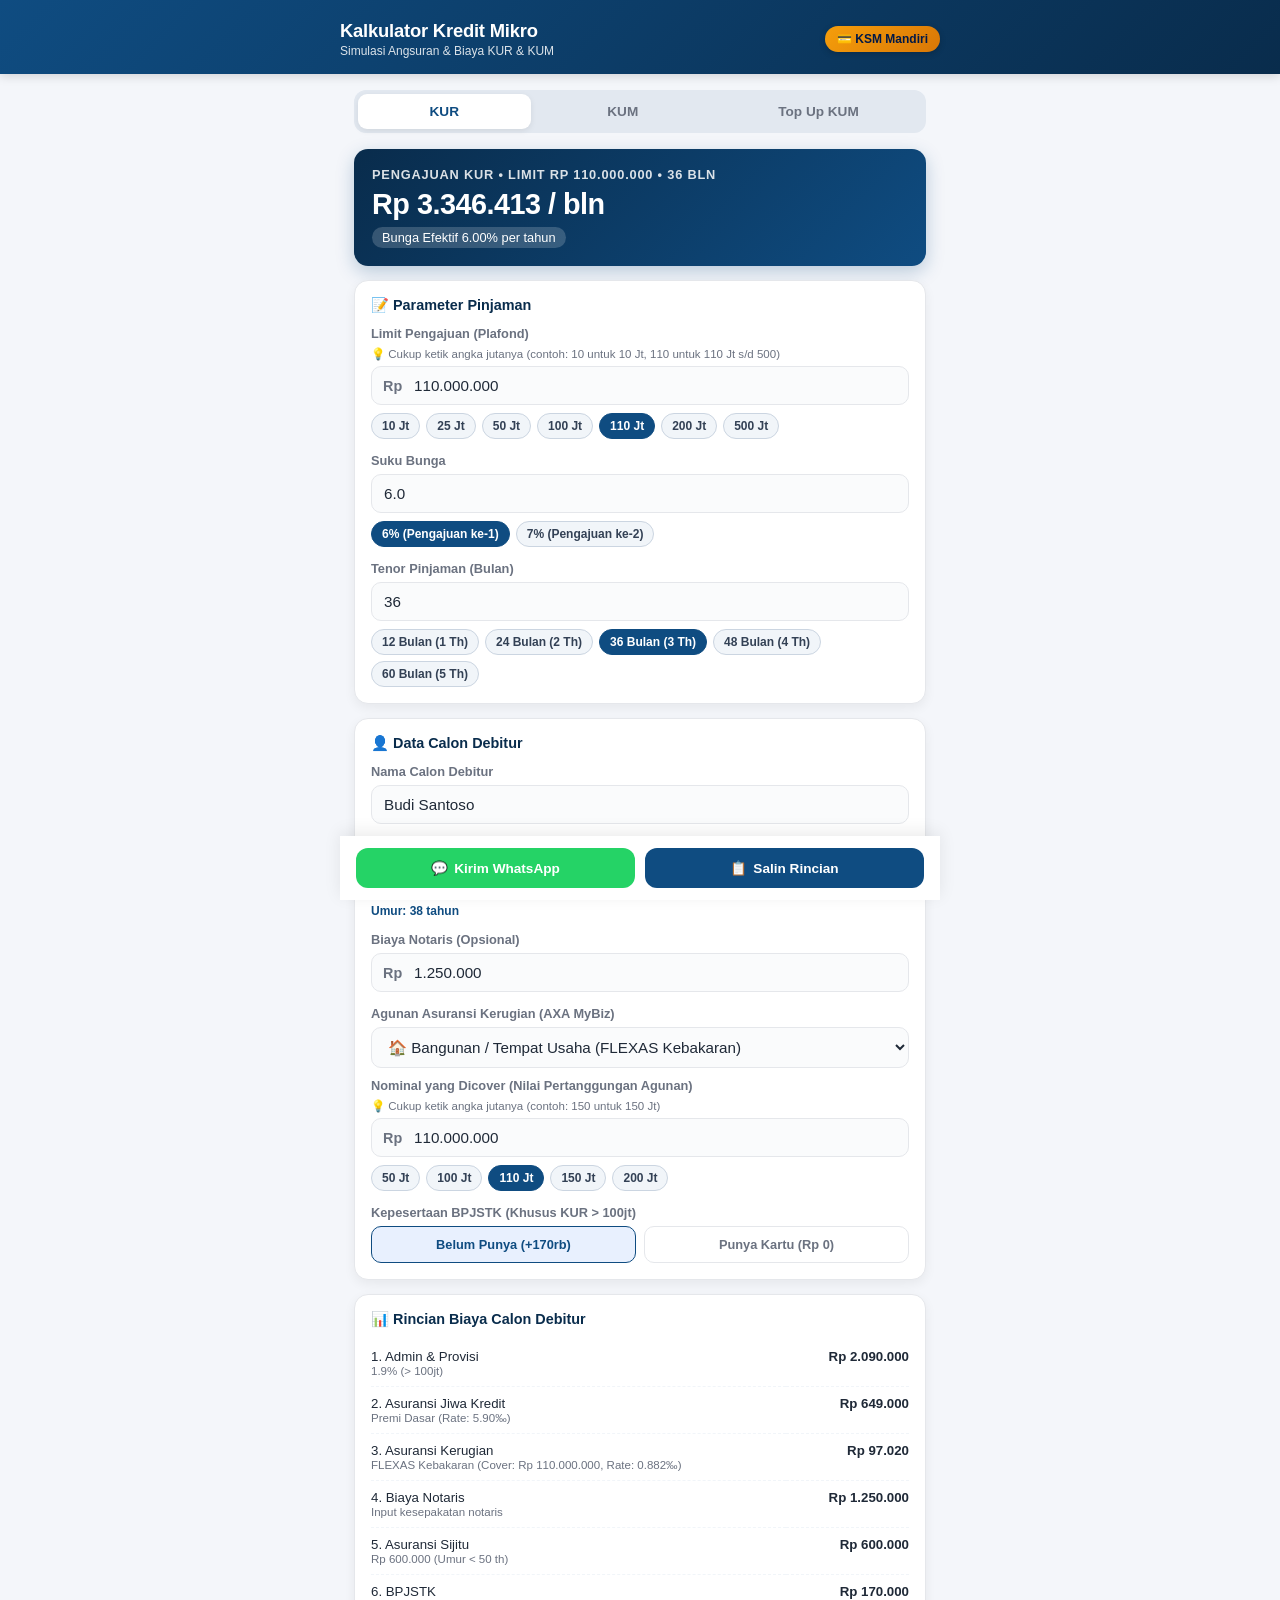
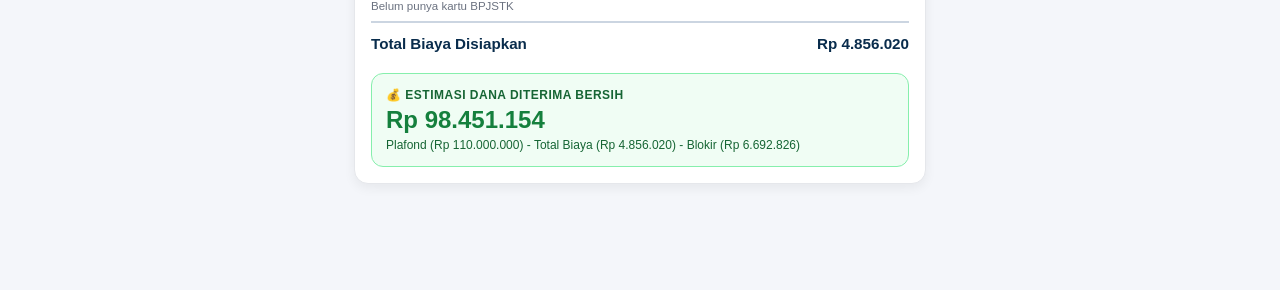
==== web/index.html @ 77b9566c "Update: Dukungan format input pengajuan ringkas angka jutaan (10 s/d 500) dan normalisasi otomatis" ====
<!DOCTYPE html>
<html lang="id">
<head>
  <meta charset="UTF-8">
  <meta name="viewport" content="width=device-width, initial-scale=1.0, maximum-scale=1.0, user-scalable=no">
  <title>Kalkulator Kredit Mikro (KUR & KUM)</title>
  <meta name="theme-color" content="#0f4c81">
  <meta name="apple-mobile-web-app-capable" content="yes">
  <meta name="apple-mobile-web-app-status-bar-style" content="black-translucent">
  <link rel="manifest" href="/manifest.json">
  <style>
    :root {
      --primary: #0f4c81;
      --primary-dark: #092c4c;
      --primary-light: #e8f0fe;
      --secondary: #2b9348;
      --accent: #f77f00;
      --bg: #f4f6fa;
      --card-bg: #ffffff;
      --text: #1f2937;
      --text-muted: #6b7280;
      --border: #e5e7eb;
      --radius: 14px;
      --shadow: 0 4px 12px rgba(0,0,0,0.06);
    }

    * {
      box-sizing: border-box;
      margin: 0;
      padding: 0;
      font-family: -apple-system, BlinkMacSystemFont, "Segoe UI", Roboto, Helvetica, Arial, sans-serif;
      -webkit-tap-highlight-color: transparent;
    }

    body {
      background-color: var(--bg);
      color: var(--text);
      padding-bottom: 90px;
    }

    header {
      background: linear-gradient(135deg, var(--primary), var(--primary-dark));
      color: white;
      padding: 20px 16px 16px;
      position: sticky;
      top: 0;
      z-index: 100;
      box-shadow: 0 2px 10px rgba(0,0,0,0.15);
    }

    .header-content {
      max-width: 600px;
      margin: 0 auto;
      display: flex;
      justify-content: space-between;
      align-items: center;
    }

    .header-title h1 {
      font-size: 1.15rem;
      font-weight: 700;
      letter-spacing: -0.2px;
    }

    .header-title p {
      font-size: 0.75rem;
      opacity: 0.85;
      margin-top: 2px;
    }

    .install-btn {
      display: none;
      background: rgba(255,255,255,0.2);
      border: 1px solid rgba(255,255,255,0.4);
      color: white;
      padding: 6px 12px;
      border-radius: 20px;
      font-size: 0.75rem;
      font-weight: 600;
      cursor: pointer;
    }

    main {
      max-width: 600px;
      margin: 16px auto;
      padding: 0 14px;
    }

    .type-tabs {
      display: grid;
      grid-template-columns: 1fr 1fr 1.2fr;
      gap: 6px;
      background: #e2e8f0;
      padding: 4px;
      border-radius: 12px;
      margin-bottom: 16px;
    }

    .type-tab {
      padding: 10px 6px;
      text-align: center;
      font-size: 0.85rem;
      font-weight: 600;
      border-radius: 9px;
      background: transparent;
      border: none;
      color: var(--text-muted);
      cursor: pointer;
      transition: all 0.2s ease;
    }

    .type-tab.active {
      background: var(--card-bg);
      color: var(--primary);
      box-shadow: 0 2px 6px rgba(0,0,0,0.08);
    }

    .card {
      background: var(--card-bg);
      border-radius: var(--radius);
      padding: 16px;
      box-shadow: var(--shadow);
      margin-bottom: 14px;
      border: 1px solid var(--border);
    }

    .card-title {
      font-size: 0.9rem;
      font-weight: 700;
      color: var(--primary-dark);
      margin-bottom: 12px;
      display: flex;
      align-items: center;
      gap: 6px;
    }

    .form-group {
      margin-bottom: 14px;
    }

    .form-group:last-child {
      margin-bottom: 0;
    }

    label {
      display: block;
      font-size: 0.8rem;
      font-weight: 600;
      color: var(--text-muted);
      margin-bottom: 6px;
    }

    .input-wrapper {
      position: relative;
      display: flex;
      align-items: center;
    }

    .input-prefix {
      position: absolute;
      left: 12px;
      font-size: 0.9rem;
      font-weight: 600;
      color: var(--text-muted);
    }

    input[type="text"], input[type="number"], input[type="date"], select {
      width: 100%;
      padding: 10px 12px;
      font-size: 0.95rem;
      border: 1.5px solid var(--border);
      border-radius: 10px;
      outline: none;
      transition: border-color 0.2s;
      background: #fafbfc;
      color: var(--text);
    }

    .has-prefix {
      padding-left: 42px !important;
    }

    input:focus, select:focus {
      border-color: var(--primary);
      background: white;
    }

    .chips-group {
      display: flex;
      flex-wrap: wrap;
      gap: 6px;
      margin-top: 8px;
    }

    .chip {
      background: #f1f5f9;
      border: 1px solid #cbd5e1;
      padding: 5px 10px;
      border-radius: 16px;
      font-size: 0.75rem;
      font-weight: 600;
      color: #334155;
      cursor: pointer;
      user-select: none;
      transition: all 0.15s ease;
    }

    .chip.active, .chip:active {
      background: var(--primary);
      border-color: var(--primary);
      color: white;
    }

    .radio-toggle {
      display: grid;
      grid-template-columns: 1fr 1fr;
      gap: 8px;
      margin-top: 6px;
    }

    .radio-card {
      border: 1.5px solid var(--border);
      padding: 10px;
      border-radius: 10px;
      text-align: center;
      cursor: pointer;
      font-size: 0.8rem;
      font-weight: 600;
      color: var(--text-muted);
      transition: all 0.2s;
    }

    .radio-card.active {
      border-color: var(--primary);
      background: var(--primary-light);
      color: var(--primary);
    }

    /* Result Card Styles */
    .result-hero {
      background: linear-gradient(135deg, #092c4c, #0f4c81);
      color: white;
      border-radius: var(--radius);
      padding: 18px;
      margin-bottom: 14px;
      box-shadow: 0 6px 18px rgba(15, 76, 129, 0.25);
    }

    .result-header {
      font-size: 0.8rem;
      text-transform: uppercase;
      letter-spacing: 0.8px;
      opacity: 0.85;
      font-weight: 600;
    }

    .angsuran-val {
      font-size: 1.8rem;
      font-weight: 800;
      margin: 6px 0 2px;
      letter-spacing: -0.5px;
    }

    .bunga-badge {
      font-size: 0.8rem;
      display: inline-block;
      background: rgba(255,255,255,0.18);
      padding: 3px 10px;
      border-radius: 12px;
      margin-top: 4px;
    }

    .breakdown-table {
      width: 100%;
      border-collapse: collapse;
      margin: 10px 0 6px;
      font-size: 0.83rem;
    }

    .breakdown-table tr {
      border-bottom: 1px dashed #f1f5f9;
    }

    .breakdown-table td {
      padding: 9px 0;
      vertical-align: top;
    }

    .breakdown-table td:last-child {
      text-align: right;
      font-weight: 600;
      white-space: nowrap;
    }

    .item-sub {
      display: block;
      font-size: 0.72rem;
      color: var(--text-muted);
      font-weight: 400;
      margin-top: 1px;
    }

    .total-row {
      border-top: 2px solid #cbd5e1 !important;
      border-bottom: none !important;
      font-size: 0.95rem;
      font-weight: 700;
    }

    .total-row td {
      padding-top: 12px;
      color: var(--primary-dark);
    }

    .topup-cair-card {
      background: #f0fdf4;
      border: 1.5px solid #86efac;
      border-radius: 12px;
      padding: 14px;
      margin-top: 12px;
    }

    .topup-cair-title {
      font-size: 0.75rem;
      font-weight: 700;
      color: #166534;
      text-transform: uppercase;
      letter-spacing: 0.5px;
    }

    .topup-cair-val {
      font-size: 1.5rem;
      font-weight: 800;
      color: #15803d;
      margin: 4px 0;
    }

    /* Action Toolbar Fixed Bottom */
    .action-bar {
      position: fixed;
      bottom: 0;
      left: 0;
      right: 0;
      background: white;
      padding: 12px 16px;
      box-shadow: 0 -4px 16px rgba(0,0,0,0.08);
      display: flex;
      gap: 10px;
      max-width: 600px;
      margin: 0 auto;
      z-index: 99;
    }

    .btn {
      flex: 1;
      padding: 12px;
      border-radius: 12px;
      border: none;
      font-size: 0.85rem;
      font-weight: 700;
      display: flex;
      align-items: center;
      justify-content: center;
      gap: 6px;
      cursor: pointer;
      transition: transform 0.1s, opacity 0.2s;
    }

    .btn:active {
      transform: scale(0.98);
    }

    .btn-wa {
      background: #25D366;
      color: white;
    }

    .btn-copy {
      background: var(--primary);
      color: white;
    }

    .toast {
      position: fixed;
      bottom: 80px;
      left: 50%;
      transform: translateX(-50%);
      background: rgba(15, 23, 42, 0.92);
      color: white;
      padding: 10px 18px;
      border-radius: 20px;
      font-size: 0.8rem;
      font-weight: 600;
      z-index: 1000;
      opacity: 0;
      pointer-events: none;
      transition: opacity 0.3s;
    }

    .toast.show {
      opacity: 1;
    }

    @media print {
      body {
        padding: 0;
        background: white;
      }
      header, .action-bar, .type-tabs, .chips-group, .install-btn {
        display: none !important;
      }
      main {
        max-width: 100%;
        margin: 0;
        padding: 0;
      }
      .card, .result-hero {
        box-shadow: none;
        border: 1px solid #ccc;
      }
    }
  </style>
</head>
<body>

  <header>
    <div class="header-content">
      <div class="header-title">
        <h1>Kalkulator Kredit Mikro</h1>
        <p>Simulasi Angsuran & Biaya KUR & KUM</p>
      </div>
      <div style="display: flex; align-items: center; gap: 8px;">
        <a href="/ksm" style="background: linear-gradient(135deg, #f59e0b, #d97706); color: #001947; font-weight: 700; font-size: 0.75rem; padding: 6px 12px; border-radius: 20px; text-decoration: none; display: inline-flex; align-items: center; gap: 4px; box-shadow: 0 2px 6px rgba(0,0,0,0.2);">
          <span>💳 KSM Mandiri</span>
        </a>
        <button id="btnInstall" class="install-btn">📲 Pasang App</button>
      </div>
    </div>
  </header>

  <main>
    <!-- Jenis Kredit Selector -->
    <div class="type-tabs">
      <button class="type-tab active" data-type="KUR">KUR</button>
      <button class="type-tab" data-type="KUM">KUM</button>
      <button class="type-tab" data-type="TOPUP_KUM">Top Up KUM</button>
    </div>

    <!-- Result Hero Banner -->
    <div class="result-hero">
      <div class="result-header" id="resTitle">Pengajuan KUR</div>
      <div class="angsuran-val" id="resAngsuran">Rp 0 / bln</div>
      <div class="bunga-badge" id="resInfoBunga">Bunga Efektif 6.00% per tahun</div>
    </div>

    <!-- Form Input Card -->
    <div class="card">
      <div class="card-title">📝 Parameter Pinjaman</div>

      <!-- Limit / Plafond -->
      <div class="form-group">
        <label>Limit Pengajuan (Plafond)</label>
        <div style="font-size: 0.72rem; color: var(--text-muted); margin-bottom: 5px;">💡 Cukup ketik angka jutanya (contoh: 10 untuk 10 Jt, 110 untuk 110 Jt s/d 500)</div>
        <div class="input-wrapper">
          <span class="input-prefix">Rp</span>
          <input type="text" id="inpLimit" class="has-prefix" value="110.000.000" inputmode="numeric">
        </div>
        <div class="chips-group" id="limitChips">
          <span class="chip" data-val="10000000">10 Jt</span>
          <span class="chip" data-val="25000000">25 Jt</span>
          <span class="chip" data-val="50000000">50 Jt</span>
          <span class="chip" data-val="100000000">100 Jt</span>
          <span class="chip active" data-val="110000000">110 Jt</span>
          <span class="chip" data-val="200000000">200 Jt</span>
          <span class="chip" data-val="500000000">500 Jt</span>
        </div>
      </div>

      <!-- Sisa Pokok Hutang (Khusus Top Up KUM) -->
      <div class="form-group" id="groupSisaBade" style="display: none;">
        <label>Sisa Pokok Hutang / Baki Debet (Bade)</label>
        <div style="font-size: 0.72rem; color: var(--text-muted); margin-bottom: 5px;">💡 Cukup ketik angka jutanya (contoh: 20 untuk 20 Jt)</div>
        <div class="input-wrapper">
          <span class="input-prefix">Rp</span>
          <input type="text" id="inpSisaBade" class="has-prefix" value="20.000.000" inputmode="numeric">
        </div>
        <div class="chips-group">
          <span class="chip" data-val="10000000">10 Jt</span>
          <span class="chip active" data-val="20000000">20 Jt</span>
          <span class="chip" data-val="30000000">30 Jt</span>
          <span class="chip" data-val="50000000">50 Jt</span>
        </div>
      </div>

      <!-- Tipe & Suku Bunga -->
      <div class="form-group" id="groupTipeBunga" style="display: none;">
        <label>Tipe Bunga</label>
        <div class="radio-toggle">
          <div class="radio-card active" data-bunga-type="flat">Flat per bulan</div>
          <div class="radio-card" data-bunga-type="efektif">Efektif per tahun</div>
        </div>
      </div>

      <div class="form-group">
        <label id="lblBunga">Suku Bunga</label>
        <input type="number" id="inpBunga" value="6.0" step="0.1">
        <div class="chips-group" id="bungaChipsKur">
          <span class="chip active" data-val="6">6% (Pengajuan ke-1)</span>
          <span class="chip" data-val="7">7% (Pengajuan ke-2)</span>
        </div>
        <div class="chips-group" id="bungaChipsKum" style="display: none;">
          <span class="chip active" data-val="0.9">0.9%</span>
          <span class="chip" data-val="1.0">1.0%</span>
          <span class="chip" data-val="1.2">1.2%</span>
          <span class="chip" data-val="12">12%</span>
        </div>
      </div>

      <!-- Tenor -->
      <div class="form-group">
        <label>Tenor Pinjaman (Bulan)</label>
        <input type="number" id="inpTenor" value="36">
        <div class="chips-group" id="tenorChips">
          <span class="chip" data-val="12">12 Bulan (1 Th)</span>
          <span class="chip" data-val="24">24 Bulan (2 Th)</span>
          <span class="chip active" data-val="36">36 Bulan (3 Th)</span>
          <span class="chip" data-val="48">48 Bulan (4 Th)</span>
          <span class="chip" data-val="60">60 Bulan (5 Th)</span>
        </div>
      </div>
    </div>

    <!-- Data Calon Debitur -->
    <div class="card">
      <div class="card-title">👤 Data Calon Debitur</div>

      <div class="form-group">
        <label>Nama Calon Debitur</label>
        <input type="text" id="inpNama" value="Budi Santoso">
      </div>

      <div class="form-group">
        <label>Tanggal Lahir</label>
        <input type="date" id="inpTglLahir" value="1988-03-15">
        <div style="font-size: 0.75rem; color: var(--primary); font-weight: 600; margin-top: 4px;" id="badgeUmur">Umur: 38 tahun</div>
      </div>

      <div class="form-group">
        <label>Biaya Notaris (Opsional)</label>
        <div class="input-wrapper">
          <span class="input-prefix">Rp</span>
          <input type="text" id="inpNotaris" class="has-prefix" value="1.250.000" inputmode="numeric">
        </div>
      </div>

      <!-- Pilihan Agunan Asuransi Kerugian (Khusus KUR > 100jt atau KUM >= 50jt) -->
      <div class="form-group" id="groupKerugian">
        <label>Agunan Asuransi Kerugian (AXA MyBiz)</label>
        <select id="selKerugian">
          <option value="kebakaran" selected>🏠 Bangunan / Tempat Usaha (FLEXAS Kebakaran)</option>
          <option value="mobil">🚗 Kendaraan Mobil Pribadi (TLO)</option>
          <option value="motor">🏍️ Kendaraan Sepeda Motor (TLO)</option>
          <option value="truk">🚚 Kendaraan Truk / Pick Up (TLO)</option>
        </select>
        <div style="margin-top: 10px;">
          <label style="font-size: 0.8rem; color: var(--text-muted);">Nominal yang Dicover (Nilai Pertanggungan Agunan)</label>
          <div style="font-size: 0.72rem; color: var(--text-muted); margin-bottom: 5px;">💡 Cukup ketik angka jutanya (contoh: 150 untuk 150 Jt)</div>
          <div class="input-wrapper">
            <span class="input-prefix">Rp</span>
            <input type="text" id="inpNominalKerugian" class="has-prefix" value="110.000.000" inputmode="numeric">
          </div>
          <div class="chips-group" id="nominalKerugianChips">
            <span class="chip" data-val="50000000">50 Jt</span>
            <span class="chip" data-val="100000000">100 Jt</span>
            <span class="chip active" data-val="110000000">110 Jt</span>
            <span class="chip" data-val="150000000">150 Jt</span>
            <span class="chip" data-val="200000000">200 Jt</span>
          </div>
        </div>
      </div>

      <!-- Pertanyaan BPJSTK (Khusus KUR > 100 Juta) -->
      <div class="form-group" id="groupBpjstk">
        <label>Kepesertaan BPJSTK (Khusus KUR > 100jt)</label>
        <div class="radio-toggle">
          <div class="radio-card active" data-bpjstk="tidak">Belum Punya (+170rb)</div>
          <div class="radio-card" data-bpjstk="punya">Punya Kartu (Rp 0)</div>
        </div>
      </div>
    </div>

    <!-- Rincian Biaya Card -->
    <div class="card">
      <div class="card-title">📊 Rincian Biaya Calon Debitur</div>
      <table class="breakdown-table">
        <tbody>
          <tr>
            <td>
              1. Admin & Provisi
              <span class="item-sub" id="subAdmin">1.9% (> 100jt)</span>
            </td>
            <td id="resAdmin">Rp 2.090.000</td>
          </tr>
          <tr>
            <td>
              2. Asuransi Jiwa Kredit
              <span class="item-sub" id="subJiwa">Premi Dasar (Rate: 5.90‰)</span>
            </td>
            <td id="resJiwa">Rp 649.000</td>
          </tr>
          <tr id="rowKerugian">
            <td>
              3. Asuransi Kerugian
              <span class="item-sub" id="subKerugian">FLEXAS Kebakaran (Rate: 0.882‰)</span>
            </td>
            <td id="resKerugian">Rp 97.020</td>
          </tr>
          <tr>
            <td>
              4. Biaya Notaris
              <span class="item-sub">Input kesepakatan notaris</span>
            </td>
            <td id="resNotaris">Rp 1.250.000</td>
          </tr>
          <tr>
            <td>
              5. Asuransi Sijitu
              <span class="item-sub" id="subSijitu">Umur 38 th (< 50)</span>
            </td>
            <td id="resSijitu">Rp 600.000</td>
          </tr>
          <tr id="rowBpjstk">
            <td>
              6. BPJSTK
              <span class="item-sub" id="subBpjstk">Biaya kepesertaan KUR > 100jt</span>
            </td>
            <td id="resBpjstk">Rp 170.000</td>
          </tr>
          <tr class="total-row">
            <td>Total Biaya Disiapkan</td>
            <td id="resTotalBiaya">Rp 4.856.020</td>
          </tr>
        </tbody>
      </table>

      <!-- Penerimaan Bersih Calon Debitur -->
      <div class="topup-cair-card" id="cardTopupCair">
        <div class="topup-cair-title" id="titleDanaCair">💰 Estimasi Dana Diterima Bersih</div>
        <div class="topup-cair-val" id="resDanaCair">Rp 0</div>
        <div style="font-size: 0.75rem; color: #166534;" id="subDanaCair">
          Plafond - Total Biaya
        </div>
      </div>
    </div>
  </main>

  <!-- Bottom Floating Action Toolbar -->
  <div class="action-bar">
    <button class="btn btn-wa" id="btnShareWa">
      <span>💬</span> Kirim WhatsApp
    </button>
    <button class="btn btn-copy" id="btnCopy">
      <span>📋</span> Salin Rincian
    </button>
  </div>

  <div id="toast" class="toast">Rincian simulasi berhasil disalin!</div>

  <script>
    // PWA Service Worker Registration
    if ('serviceWorker' in navigator) {
      window.addEventListener('load', () => {
        navigator.serviceWorker.register('/sw.js?v=9').then(reg => {
          reg.update();
        }).catch(err => console.log('SW reg error:', err));
      });
    }

    // Install prompt handler
    let deferredPrompt;
    const btnInstall = document.getElementById('btnInstall');
    window.addEventListener('beforeinstallprompt', (e) => {
      e.preventDefault();
      deferredPrompt = e;
      btnInstall.style.display = 'block';
    });
    btnInstall.addEventListener('click', () => {
      if (deferredPrompt) {
        deferredPrompt.prompt();
        deferredPrompt.userChoice.then(() => {
          deferredPrompt = null;
          btnInstall.style.display = 'none';
        });
      }
    });

    // Tabel Matriks Asuransi Jiwa Kredit (Plan 1 KUM/KUR)
    const JIWA_RATES = {
      18: [1.78, 2.70, 3.42, 3.71, 4.25], 19: [1.78, 2.70, 3.42, 3.71, 4.25],
      20: [1.78, 2.70, 3.42, 3.71, 4.25], 21: [1.78, 2.70, 3.42, 3.71, 4.25],
      22: [1.78, 2.70, 3.42, 3.71, 4.25], 23: [1.78, 2.70, 3.42, 3.71, 4.25],
      24: [1.78, 2.70, 3.42, 3.71, 4.25], 25: [1.78, 2.70, 3.42, 3.71, 4.25],
      26: [1.78, 2.70, 3.42, 3.71, 4.25], 27: [1.78, 2.70, 3.42, 3.71, 4.25],
      28: [1.78, 2.70, 3.42, 3.71, 4.25], 29: [1.78, 2.70, 3.42, 3.71, 4.25],
      30: [1.78, 2.70, 3.42, 3.71, 4.25], 31: [1.83, 2.83, 3.96, 4.47, 5.24],
      32: [1.83, 2.83, 3.96, 4.47, 5.24], 33: [1.83, 2.83, 3.96, 4.47, 5.24],
      34: [1.83, 2.83, 3.96, 4.47, 5.24], 35: [1.83, 2.83, 3.96, 4.47, 5.24],
      36: [2.73, 4.22, 5.90, 6.68, 7.83], 37: [2.73, 4.22, 5.90, 6.68, 7.83],
      38: [2.73, 4.22, 5.90, 6.68, 7.83], 39: [2.73, 4.22, 5.90, 6.68, 7.83],
      40: [2.73, 4.22, 5.90, 6.68, 7.83], 41: [4.66, 7.32, 10.26, 11.58, 13.56],
      42: [4.66, 7.32, 10.26, 11.58, 13.56], 43: [4.66, 7.32, 10.26, 11.58, 13.56],
      44: [4.66, 7.32, 10.26, 11.58, 13.56], 45: [4.66, 7.32, 10.26, 11.58, 13.56],
      46: [7.11, 12.69, 17.79, 20.08, 23.52], 47: [7.11, 12.69, 17.79, 20.08, 23.52],
      48: [7.11, 12.69, 17.79, 20.08, 23.52], 49: [7.11, 12.69, 17.79, 20.08, 23.52],
      50: [7.11, 12.69, 17.79, 20.08, 23.52], 51: [11.21, 20.24, 28.38, 32.04, 37.53],
      52: [11.21, 20.24, 28.38, 32.04, 37.53], 53: [11.21, 20.24, 28.38, 32.04, 37.53],
      54: [11.21, 20.24, 28.38, 32.04, 37.53], 55: [11.21, 20.24, 28.38, 32.04, 37.53],
      56: [15.98, 28.49, 39.95, 45.10, 52.84], 57: [15.98, 28.49, 39.95, 45.10, 52.84],
      58: [15.98, 28.49, 39.95, 45.10, 52.84], 59: [15.98, 28.49, 39.95, 45.10, 52.84],
      60: [15.98, 28.49, 39.95, 45.10, 52.84], 61: [20.76, 33.46, 47.84, 54.01, 63.27],
      62: [20.76, 33.46, 47.84, 54.01, 63.27], 63: [20.76, 33.46, 47.84, 54.01, 63.27],
      64: [20.76, 33.46, 47.84, 54.01, 63.27], 65: [20.76, 33.46, 47.84, 54.01, 63.27]
    };

    // State Aplikasi
    let currentType = 'KUR'; // 'KUR', 'KUM', 'TOPUP_KUM'
    let currentTipeBunga = 'efektif'; // 'flat' atau 'efektif'
    let punyaBpjstk = false;

    // Helpers
    function parseRupiah(str) {
      if (!str) return 0;
      const clean = ('' + str).replace(/[^\d]/g, '');
      return parseInt(clean, 10) || 0;
    }

    function formatRupiah(num) {
      const val = Math.round(num || 0);
      return 'Rp ' + val.toLocaleString('id-ID');
    }

    function hitungUmur(tglLahirStr) {
      if (!tglLahirStr) return 30;
      const birth = new Date(tglLahirStr);
      const today = new Date();
      let age = today.getFullYear() - birth.getFullYear();
      const m = today.getMonth() - birth.getMonth();
      if (m < 0 || (m === 0 && today.getDate() < birth.getDate())) {
        age--;
      }
      return Math.max(18, Math.min(75, age || 30));
    }

    function hitungJiwaRate(umur, tenorBulan) {
      const effectiveAge = Math.max(18, Math.min(65, umur));
      const rowRates = JIWA_RATES[effectiveAge] || JIWA_RATES[30];
      const termYear = Math.floor(tenorBulan / 12);
      const termMonth = tenorBulan % 12;

      let proratedRate = 0;
      if (termYear < 1) {
        proratedRate = +(rowRates[0] * (tenorBulan / 12.0)).toFixed(2);
      } else if (termYear >= 5) {
        proratedRate = rowRates[4];
      } else {
        const idxCurr = termYear - 1;
        const idxNext = termYear;
        const rateCurr = rowRates[idxCurr];
        const rateNext = idxNext < rowRates.length ? rowRates[idxNext] : rateCurr;
        proratedRate = +(rateCurr + (rateNext - rateCurr) * (termMonth / 12.0)).toFixed(2);
      }
      return proratedRate;
    }

    // Kalkulasi Utama
    function calculate() {
      let limit = parseRupiah(document.getElementById('inpLimit').value);
      if (limit > 0 && limit <= 500) limit = limit * 1000000;

      let sisaBade = parseRupiah(document.getElementById('inpSisaBade').value);
      if (sisaBade > 0 && sisaBade <= 500) sisaBade = sisaBade * 1000000;

      const bungaVal = parseFloat(document.getElementById('inpBunga').value) || 0;
      const tenorBulan = parseInt(document.getElementById('inpTenor').value, 10) || 12;
      const tglLahir = document.getElementById('inpTglLahir').value;
      const umur = hitungUmur(tglLahir);
      let notaris = parseRupiah(document.getElementById('inpNotaris').value);
      if (notaris > 0 && notaris <= 500) notaris = notaris * 1000000;
      const nama = document.getElementById('inpNama').value.trim() || 'Calon Debitur';

      document.getElementById('badgeUmur').textContent = `Umur: ${umur} tahun`;

      const isTopUp = (currentType === 'TOPUP_KUM');
      const isKur = (currentType === 'KUR');

      // Tipe Bunga label
      let tipeBungaAktif = isKur ? 'efektif' : currentTipeBunga;
      let infoBunga = '';
      let angsuran = 0;

      if (tipeBungaAktif === 'flat') {
        const pokok = limit / tenorBulan;
        const bungaRp = limit * (bungaVal / 100);
        angsuran = Math.round(pokok + bungaRp);
        infoBunga = `Bunga Flat ${bungaVal.toFixed(2)}% per bulan`;
      } else {
        if (bungaVal <= 0) {
          angsuran = Math.round(limit / tenorBulan);
        } else {
          const r = (bungaVal / 100) / 12;
          const pmt = limit * (r * Math.pow(1 + r, tenorBulan)) / (Math.pow(1 + r, tenorBulan) - 1);
          angsuran = Math.round(pmt);
        }
        infoBunga = `Bunga Efektif ${bungaVal.toFixed(2)}% per tahun`;
      }

      // 1. Admin & Provisi
      let biayaAdmin = 0;
      let ketAdmin = '';
      if (isKur) {
        if (limit < 10000000) {
          biayaAdmin = 0;
          ketAdmin = '0% (Bebas Biaya < 10jt)';
        } else if (limit <= 100000000) {
          biayaAdmin = Math.round(0.02 * limit);
          ketAdmin = '2% (10jt s/d 100jt)';
        } else {
          biayaAdmin = Math.round(0.019 * limit);
          ketAdmin = '1.9% (> 100jt)';
        }
      } else {
        // KUM / Top Up KUM
        if (limit <= 100000000) {
          biayaAdmin = Math.round(0.01 * limit);
          ketAdmin = '1% (s/d 100jt)';
        } else {
          biayaAdmin = Math.round(0.015 * limit);
          ketAdmin = '1.5% (> 100jt)';
        }
      }

      // 2. Asuransi Jiwa Kredit (Premi Dasar murni)
      const jiwaRate = hitungJiwaRate(umur, tenorBulan);
      const biayaJiwa = Math.round(jiwaRate * limit / 1000.0);

      // 3. Asuransi Kerugian (AXA MyBiz Mikro murni tanpa polis dan materai)
      let biayaKerugian = 0;
      let ketKerugian = '';
      const dibebankanKerugian = isKur ? (limit > 100000000) : (limit >= 50000000);
      document.getElementById('groupKerugian').style.display = dibebankanKerugian ? 'block' : 'none';

      const jenisKerugian = document.getElementById('selKerugian').value;
      let nominalCoverInp = parseRupiah(document.getElementById('inpNominalKerugian').value);
      if (nominalCoverInp > 0 && nominalCoverInp <= 500) nominalCoverInp = nominalCoverInp * 1000000;
      const basisKerugian = (nominalCoverInp > 0) ? nominalCoverInp : limit;
      const tenorTahun = tenorBulan / 12.0;

      if (dibebankanKerugian) {
        if (jenisKerugian === 'motor') {
          const rateTotal = +(1.80 * tenorTahun).toFixed(3);
          biayaKerugian = Math.round(basisKerugian * (rateTotal / 100.0));
          ketKerugian = `TLO Motor (Cover: ${formatRupiah(basisKerugian)}, Rate: ${rateTotal.toFixed(2)}%)`;
        } else if (jenisKerugian === 'truk') {
          const rateTotal = +(1.68 * tenorTahun).toFixed(3);
          biayaKerugian = Math.round(basisKerugian * (rateTotal / 100.0));
          ketKerugian = `TLO Truk/Pick Up (Cover: ${formatRupiah(basisKerugian)}, Rate: ${rateTotal.toFixed(2)}%)`;
        } else if (jenisKerugian === 'mobil') {
          let rateThn = 0.65;
          if (basisKerugian <= 125000000) rateThn = 0.65;
          else if (basisKerugian <= 200000000) rateThn = 0.44;
          else if (basisKerugian <= 400000000) rateThn = 0.38;
          else if (basisKerugian <= 800000000) rateThn = 0.25;
          else rateThn = 0.20;
          const rateTotal = +(rateThn * tenorTahun).toFixed(3);
          biayaKerugian = Math.round(basisKerugian * (rateTotal / 100.0));
          ketKerugian = `TLO Mobil Pribadi (Cover: ${formatRupiah(basisKerugian)}, Rate: ${rateTotal.toFixed(2)}%)`;
        } else {
          // Kebakaran FLEXAS Rumah Tinggal Kelas 1 (0.294 ‰)
          const rateFlexas = +(0.294 * tenorTahun).toFixed(4);
          biayaKerugian = Math.round(basisKerugian * rateFlexas / 1000.0);
          ketKerugian = `FLEXAS Kebakaran (Cover: ${formatRupiah(basisKerugian)}, Rate: ${rateFlexas.toFixed(3)}‰)`;
        }
      } else {
        biayaKerugian = 0;
        ketKerugian = isKur ? 'Tidak dibebankan (KUR <= 100jt)' : 'Tidak dibebankan (KUM < 50jt)';
      }

      // 4. Notaris
      const biayaNotaris = notaris;

      // 5. Asuransi Sijitu
      const biayaSijitu = umur >= 50 ? 50000 : 600000;
      const ketSijitu = umur >= 50 ? 'Umur >= 50 th' : 'Umur < 50 th';

      // 6. BPJSTK (Khusus KUR > 100jt)
      let biayaBpjstk = 0;
      let ketBpjstk = '';
      const showBpjstk = isKur && (limit > 100000000);
      document.getElementById('groupBpjstk').style.display = showBpjstk ? 'block' : 'none';
      document.getElementById('rowBpjstk').style.display = showBpjstk ? 'table-row' : 'none';

      if (showBpjstk) {
        if (!punyaBpjstk) {
          biayaBpjstk = 170000;
          ketBpjstk = 'Belum punya kartu BPJSTK';
        } else {
          biayaBpjstk = 0;
          ketBpjstk = 'Sudah punya kartu (Rp 0)';
        }
      }

      // Total Biaya Disiapkan (Biaya operasional & asuransi)
      const totalBiaya = biayaAdmin + biayaJiwa + biayaKerugian + biayaNotaris + biayaSijitu + biayaBpjstk;

      // Blokir 2x Angsuran (ditempatkan pada Penerimaan Bersih)
      const biayaBlokir = 2 * angsuran;

      // Dana Cair Bersih: Limit - (Sisa Pokok) - Total Biaya - Blokir 2x Angsuran
      const danaCair = isTopUp ? (limit - sisaBade - totalBiaya - biayaBlokir) : (limit - totalBiaya - biayaBlokir);

      // Update Tampilan DOM
      const labelJenis = isTopUp ? 'Top Up KUM' : (isKur ? 'KUR' : 'KUM');
      document.getElementById('resTitle').textContent = `Pengajuan ${labelJenis} • Limit ${formatRupiah(limit)} • ${tenorBulan} Bln`;
      document.getElementById('resAngsuran').textContent = `${formatRupiah(angsuran)} / bln`;
      document.getElementById('resInfoBunga').textContent = infoBunga;

      document.getElementById('subAdmin').textContent = ketAdmin;
      document.getElementById('resAdmin').textContent = formatRupiah(biayaAdmin);

      document.getElementById('subJiwa').textContent = `Premi Dasar (Rate: ${jiwaRate.toFixed(2)}‰)`;
      document.getElementById('resJiwa').textContent = formatRupiah(biayaJiwa);

      document.getElementById('subKerugian').textContent = ketKerugian;
      document.getElementById('resKerugian').textContent = formatRupiah(biayaKerugian);

      document.getElementById('resNotaris').textContent = formatRupiah(biayaNotaris);

      document.getElementById('subSijitu').textContent = `Rp ${biayaSijitu.toLocaleString('id-ID')} (${ketSijitu})`;
      document.getElementById('resSijitu').textContent = formatRupiah(biayaSijitu);

      document.getElementById('subBpjstk').textContent = ketBpjstk;
      document.getElementById('resBpjstk').textContent = formatRupiah(biayaBpjstk);

      document.getElementById('resTotalBiaya').textContent = formatRupiah(totalBiaya);

      // Tampilkan Penerimaan Bersih untuk semua jenis pengajuan
      document.getElementById('cardTopupCair').style.display = 'block';
      document.getElementById('resDanaCair').textContent = formatRupiah(danaCair);
      if (isTopUp) {
        document.getElementById('titleDanaCair').textContent = '💰 Estimasi Dana Diterima Bersih (Top Up)';
        document.getElementById('subDanaCair').textContent = `Plafond (${formatRupiah(limit)}) - Sisa Pokok (${formatRupiah(sisaBade)}) - Biaya (${formatRupiah(totalBiaya)}) - Blokir (${formatRupiah(biayaBlokir)})`;
      } else {
        document.getElementById('titleDanaCair').textContent = '💰 Estimasi Dana Diterima Bersih';
        document.getElementById('subDanaCair').textContent = `Plafond (${formatRupiah(limit)}) - Total Biaya (${formatRupiah(totalBiaya)}) - Blokir (${formatRupiah(biayaBlokir)})`;
      }

      // Return ringkasan teks untuk WA & Copy
      let summaryText = `*Pengajuan ${labelJenis} limit ${formatRupiah(limit)} tenor ${tenorBulan} bulan*\n`;
      summaryText += `Angsuran: ${formatRupiah(angsuran)} / bulan (${infoBunga})\n\n`;
      summaryText += `Rincian Biaya yang Harus Disiapkan Calon Debitur:\n`;
      summaryText += `1. Admin & Provisi       : ${formatRupiah(biayaAdmin)} (${ketAdmin})\n`;
      summaryText += `2. Asuransi Jiwa Kredit  : ${formatRupiah(biayaJiwa)}\n`;
      summaryText += `3. Asuransi Kerugian     : ${formatRupiah(biayaKerugian)}\n`;
      summaryText += `4. Biaya Notaris         : ${formatRupiah(biayaNotaris)}\n`;
      summaryText += `5. Asuransi Sijitu       : ${formatRupiah(biayaSijitu)} (${ketSijitu})\n`;
      if (showBpjstk) {
        summaryText += `6. BPJSTK                : ${formatRupiah(biayaBpjstk)} (${ketBpjstk})\n`;
      }
      summaryText += `----------------------------------------------------------------------\n`;
      summaryText += `Total Biaya yang Disiapkan : ${formatRupiah(totalBiaya)}*\n`;
      summaryText += `*(Catatan: Calon Debitur: ${nama}, Umur: ${umur} tahun)\n`;

      if (isTopUp) {
        summaryText += `----------------------------------------------------------------------\n`;
        summaryText += `Perhitungan Penerimaan Bersih (Top Up):\n`;
        summaryText += `- Limit Pengajuan Baru      : ${formatRupiah(limit)}\n`;
        summaryText += `- Sisa Pokok / Bade Hutang  : ${formatRupiah(sisaBade)}\n`;
        summaryText += `- Total Biaya Disiapkan     : ${formatRupiah(totalBiaya)}\n`;
        summaryText += `- Blokir 2x Angsuran        : ${formatRupiah(biayaBlokir)} (2 x ${formatRupiah(angsuran)})\n`;
        summaryText += `----------------------------------------------------------------------\n`;
        summaryText += `Estimasi Dana Diterima Bersih : ${formatRupiah(danaCair)}`;
      } else {
        summaryText += `----------------------------------------------------------------------\n`;
        summaryText += `Perhitungan Penerimaan Bersih:\n`;
        summaryText += `- Limit Pengajuan (Plafond) : ${formatRupiah(limit)}\n`;
        summaryText += `- Total Biaya Disiapkan     : ${formatRupiah(totalBiaya)}\n`;
        summaryText += `- Blokir 2x Angsuran        : ${formatRupiah(biayaBlokir)} (2 x ${formatRupiah(angsuran)})\n`;
        summaryText += `----------------------------------------------------------------------\n`;
        summaryText += `Estimasi Dana Diterima Bersih : ${formatRupiah(danaCair)}`;
      }

      window._currentSummaryText = summaryText;
    }

    // Input Currency Masking
    function setupCurrencyInput(input) {
      input.addEventListener('input', (e) => {
        const num = parseRupiah(e.target.value);
        e.target.value = num ? num.toLocaleString('id-ID') : '';
        calculate();
      });
      input.addEventListener('blur', (e) => {
        let num = parseRupiah(e.target.value);
        if (num > 0 && num <= 500) {
          num = num * 1000000;
          e.target.value = num.toLocaleString('id-ID');
          calculate();
        }
      });
    }

    setupCurrencyInput(document.getElementById('inpLimit'));
    setupCurrencyInput(document.getElementById('inpSisaBade'));
    setupCurrencyInput(document.getElementById('inpNotaris'));
    setupCurrencyInput(document.getElementById('inpNominalKerugian'));

    // Event Listeners for inputs
    ['inpBunga', 'inpTenor', 'inpTglLahir', 'inpNama', 'selKerugian'].forEach(id => {
      document.getElementById(id).addEventListener('input', calculate);
      document.getElementById(id).addEventListener('change', calculate);
    });

    // Chips Handling
    document.querySelectorAll('#nominalKerugianChips .chip').forEach(chip => {
      chip.addEventListener('click', () => {
        document.querySelectorAll('#nominalKerugianChips .chip').forEach(c => c.classList.remove('active'));
        chip.classList.add('active');
        const val = parseInt(chip.dataset.val, 10);
        document.getElementById('inpNominalKerugian').value = val.toLocaleString('id-ID');
        calculate();
      });
    });

    document.querySelectorAll('#limitChips .chip').forEach(chip => {
      chip.addEventListener('click', () => {
        document.querySelectorAll('#limitChips .chip').forEach(c => c.classList.remove('active'));
        chip.classList.add('active');
        const val = parseInt(chip.dataset.val, 10);
        document.getElementById('inpLimit').value = val.toLocaleString('id-ID');
        calculate();
      });
    });

    document.querySelectorAll('#tenorChips .chip').forEach(chip => {
      chip.addEventListener('click', () => {
        document.querySelectorAll('#tenorChips .chip').forEach(c => c.classList.remove('active'));
        chip.classList.add('active');
        document.getElementById('inpTenor').value = chip.dataset.val;
        calculate();
      });
    });

    document.querySelectorAll('#bungaChipsKur .chip, #bungaChipsKum .chip').forEach(chip => {
      chip.addEventListener('click', () => {
        chip.parentElement.querySelectorAll('.chip').forEach(c => c.classList.remove('active'));
        chip.classList.add('active');
        document.getElementById('inpBunga').value = chip.dataset.val;
        calculate();
      });
    });

    // Tabs Jenis Kredit
    document.querySelectorAll('.type-tab').forEach(tab => {
      tab.addEventListener('click', () => {
        document.querySelectorAll('.type-tab').forEach(t => t.classList.remove('active'));
        tab.classList.add('active');
        currentType = tab.dataset.type;

        const isKur = (currentType === 'KUR');
        const isTopUp = (currentType === 'TOPUP_KUM');

        document.getElementById('groupSisaBade').style.display = isTopUp ? 'block' : 'none';
        document.getElementById('groupTipeBunga').style.display = isKur ? 'none' : 'block';

        if (isKur) {
          document.getElementById('bungaChipsKur').style.display = 'flex';
          document.getElementById('bungaChipsKum').style.display = 'none';
          document.getElementById('inpBunga').value = '6.0';
          document.getElementById('lblBunga').textContent = 'Suku Bunga (% per tahun Efektif)';
        } else {
          document.getElementById('bungaChipsKur').style.display = 'none';
          document.getElementById('bungaChipsKum').style.display = 'flex';
          if (currentTipeBunga === 'flat') {
            document.getElementById('inpBunga').value = '1.0';
            document.getElementById('lblBunga').textContent = 'Suku Bunga (% per bulan Flat)';
          } else {
            document.getElementById('inpBunga').value = '12.0';
            document.getElementById('lblBunga').textContent = 'Suku Bunga (% per tahun Efektif)';
          }
        }

        calculate();
      });
    });

    // Radio Tipe Bunga (Flat vs Efektif untuk KUM)
    document.querySelectorAll('#groupTipeBunga .radio-card').forEach(rc => {
      rc.addEventListener('click', () => {
        document.querySelectorAll('#groupTipeBunga .radio-card').forEach(c => c.classList.remove('active'));
        rc.classList.add('active');
        currentTipeBunga = rc.dataset.bungaType;
        if (currentTipeBunga === 'flat') {
          document.getElementById('inpBunga').value = '1.0';
          document.getElementById('lblBunga').textContent = 'Suku Bunga (% per bulan Flat)';
        } else {
          document.getElementById('inpBunga').value = '12.0';
          document.getElementById('lblBunga').textContent = 'Suku Bunga (% per tahun Efektif)';
        }
        calculate();
      });
    });

    // Radio BPJSTK
    document.querySelectorAll('#groupBpjstk .radio-card').forEach(rc => {
      rc.addEventListener('click', () => {
        document.querySelectorAll('#groupBpjstk .radio-card').forEach(c => c.classList.remove('active'));
        rc.classList.add('active');
        punyaBpjstk = (rc.dataset.bpjstk === 'punya');
        calculate();
      });
    });

    // Share WhatsApp
    document.getElementById('btnShareWa').addEventListener('click', () => {
      if (window._currentSummaryText) {
        const text = encodeURIComponent(window._currentSummaryText);
        window.open(`https://wa.me/?text=${text}`, '_blank');
      }
    });

    // Copy to Clipboard
    const toast = document.getElementById('toast');
    document.getElementById('btnCopy').addEventListener('click', () => {
      if (window._currentSummaryText) {
        navigator.clipboard.writeText(window._currentSummaryText).then(() => {
          toast.classList.add('show');
          setTimeout(() => toast.classList.remove('show'), 2000);
        });
      }
    });

    // Initial calculation on page load
    calculate();
  </script>
</body>
</html>
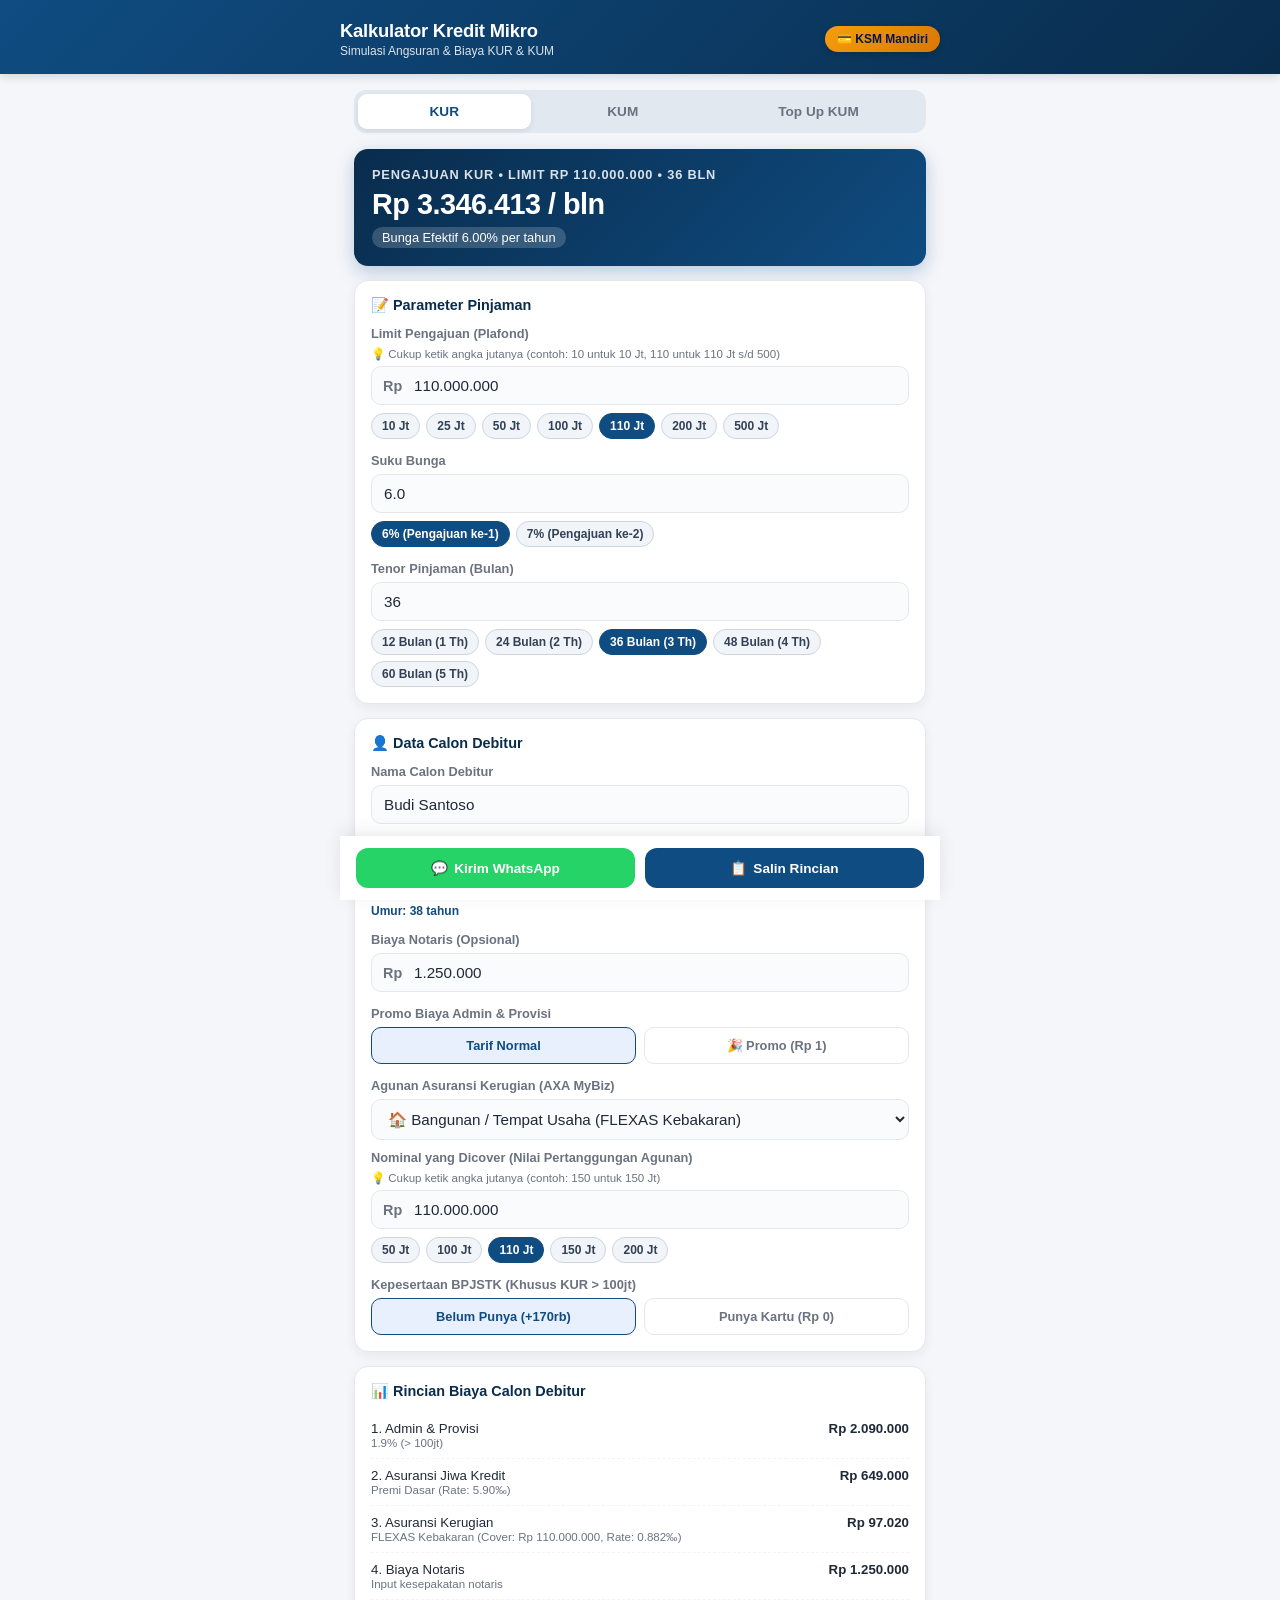
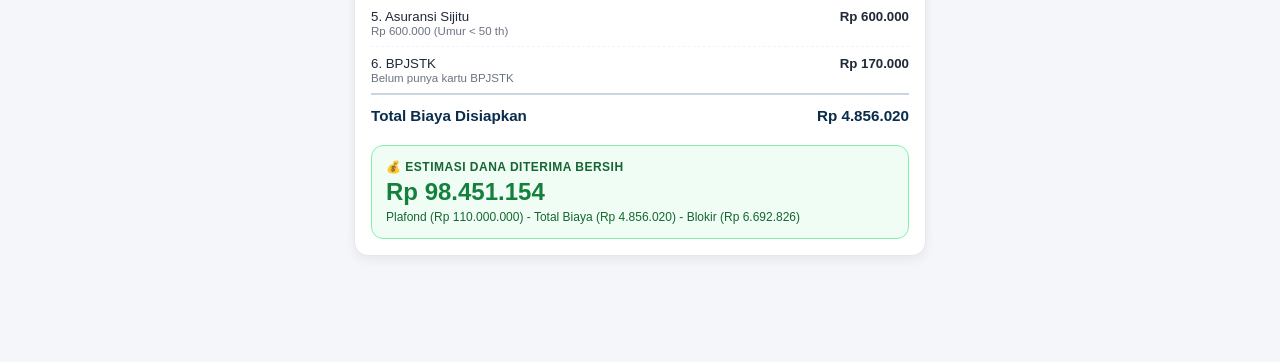
==== commit 5bb9ac2c: "Update: Fitur promo Biaya Admin & Provisi (Rp 1) untuk semua jenis kredit" ====
--- a/web/index.html
+++ b/web/index.html
@@ -550,6 +550,15 @@
         <div class="input-wrapper">
           <span class="input-prefix">Rp</span>
           <input type="text" id="inpNotaris" class="has-prefix" value="1.250.000" inputmode="numeric">
+        </div>
+      </div>
+
+      <!-- Promo Biaya Admin & Provisi -->
+      <div class="form-group" id="groupPromoAdmin">
+        <label>Promo Biaya Admin & Provisi</label>
+        <div class="radio-toggle">
+          <div class="radio-card active" data-promo-admin="tidak">Tarif Normal</div>
+          <div class="radio-card" data-promo-admin="ya">🎉 Promo (Rp 1)</div>
         </div>
       </div>
 
@@ -670,7 +679,7 @@
     // PWA Service Worker Registration
     if ('serviceWorker' in navigator) {
       window.addEventListener('load', () => {
-        navigator.serviceWorker.register('/sw.js?v=9').then(reg => {
+        navigator.serviceWorker.register('/sw.js?v=10').then(reg => {
           reg.update();
         }).catch(err => console.log('SW reg error:', err));
       });
@@ -726,6 +735,7 @@
     let currentType = 'KUR'; // 'KUR', 'KUM', 'TOPUP_KUM'
     let currentTipeBunga = 'efektif'; // 'flat' atau 'efektif'
     let punyaBpjstk = false;
+    let promoAdmin = false;
 
     // Helpers
     function parseRupiah(str) {
@@ -817,7 +827,10 @@
       // 1. Admin & Provisi
       let biayaAdmin = 0;
       let ketAdmin = '';
-      if (isKur) {
+      if (promoAdmin) {
+        biayaAdmin = 1;
+        ketAdmin = 'Promo Admin & Provisi';
+      } else if (isKur) {
         if (limit < 10000000) {
           biayaAdmin = 0;
           ketAdmin = '0% (Bebas Biaya < 10jt)';
@@ -1120,6 +1133,16 @@
       });
     });
 
+    // Radio Promo Admin & Provisi
+    document.querySelectorAll('#groupPromoAdmin .radio-card').forEach(rc => {
+      rc.addEventListener('click', () => {
+        document.querySelectorAll('#groupPromoAdmin .radio-card').forEach(c => c.classList.remove('active'));
+        rc.classList.add('active');
+        promoAdmin = (rc.dataset.promoAdmin === 'ya');
+        calculate();
+      });
+    });
+
     // Share WhatsApp
     document.getElementById('btnShareWa').addEventListener('click', () => {
       if (window._currentSummaryText) {
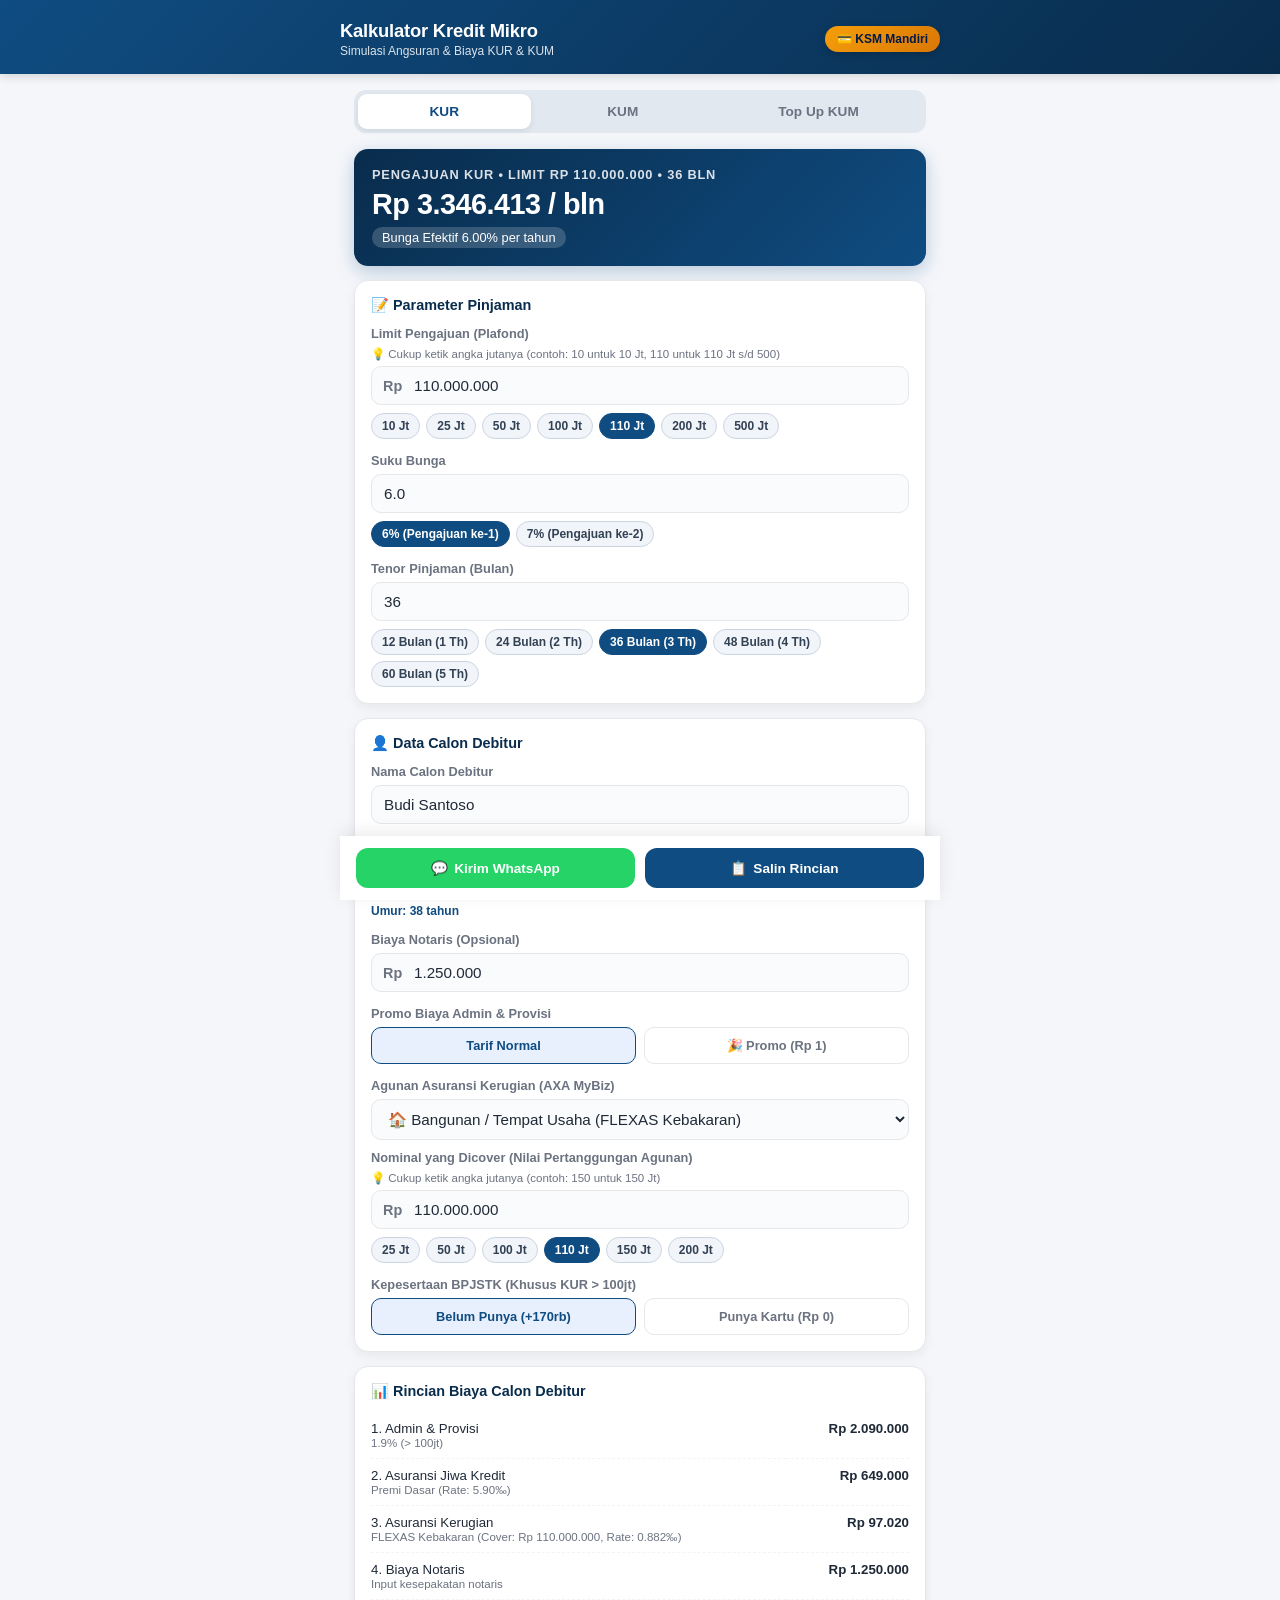
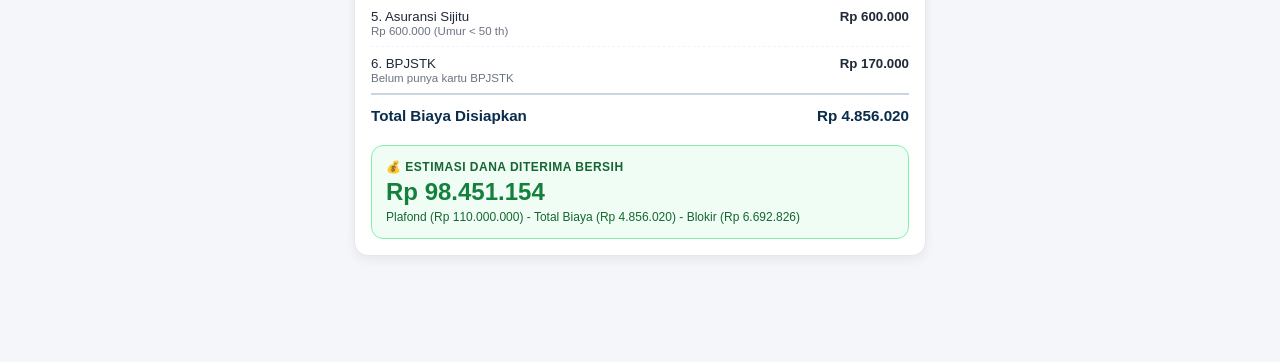
==== commit 0b839661: "Update: Pembebanan Asuransi Kerugian untuk KUM dan Top Up KUM diubah menjadi limit di atas 25 juta (" ====
--- a/web/index.html
+++ b/web/index.html
@@ -562,7 +562,7 @@
         </div>
       </div>
 
-      <!-- Pilihan Agunan Asuransi Kerugian (Khusus KUR > 100jt atau KUM >= 50jt) -->
+      <!-- Pilihan Agunan Asuransi Kerugian (Khusus KUR > 100jt atau KUM > 25jt) -->
       <div class="form-group" id="groupKerugian">
         <label>Agunan Asuransi Kerugian (AXA MyBiz)</label>
         <select id="selKerugian">
@@ -579,6 +579,7 @@
             <input type="text" id="inpNominalKerugian" class="has-prefix" value="110.000.000" inputmode="numeric">
           </div>
           <div class="chips-group" id="nominalKerugianChips">
+            <span class="chip" data-val="25000000">25 Jt</span>
             <span class="chip" data-val="50000000">50 Jt</span>
             <span class="chip" data-val="100000000">100 Jt</span>
             <span class="chip active" data-val="110000000">110 Jt</span>
@@ -679,7 +680,7 @@
     // PWA Service Worker Registration
     if ('serviceWorker' in navigator) {
       window.addEventListener('load', () => {
-        navigator.serviceWorker.register('/sw.js?v=10').then(reg => {
+        navigator.serviceWorker.register('/sw.js?v=11').then(reg => {
           reg.update();
         }).catch(err => console.log('SW reg error:', err));
       });
@@ -859,7 +860,7 @@
       // 3. Asuransi Kerugian (AXA MyBiz Mikro murni tanpa polis dan materai)
       let biayaKerugian = 0;
       let ketKerugian = '';
-      const dibebankanKerugian = isKur ? (limit > 100000000) : (limit >= 50000000);
+      const dibebankanKerugian = isKur ? (limit > 100000000) : (limit > 25000000);
       document.getElementById('groupKerugian').style.display = dibebankanKerugian ? 'block' : 'none';
 
       const jenisKerugian = document.getElementById('selKerugian').value;
@@ -895,7 +896,7 @@
         }
       } else {
         biayaKerugian = 0;
-        ketKerugian = isKur ? 'Tidak dibebankan (KUR <= 100jt)' : 'Tidak dibebankan (KUM < 50jt)';
+        ketKerugian = isKur ? 'Tidak dibebankan (KUR <= 100jt)' : 'Tidak dibebankan (KUM <= 25jt)';
       }
 
       // 4. Notaris
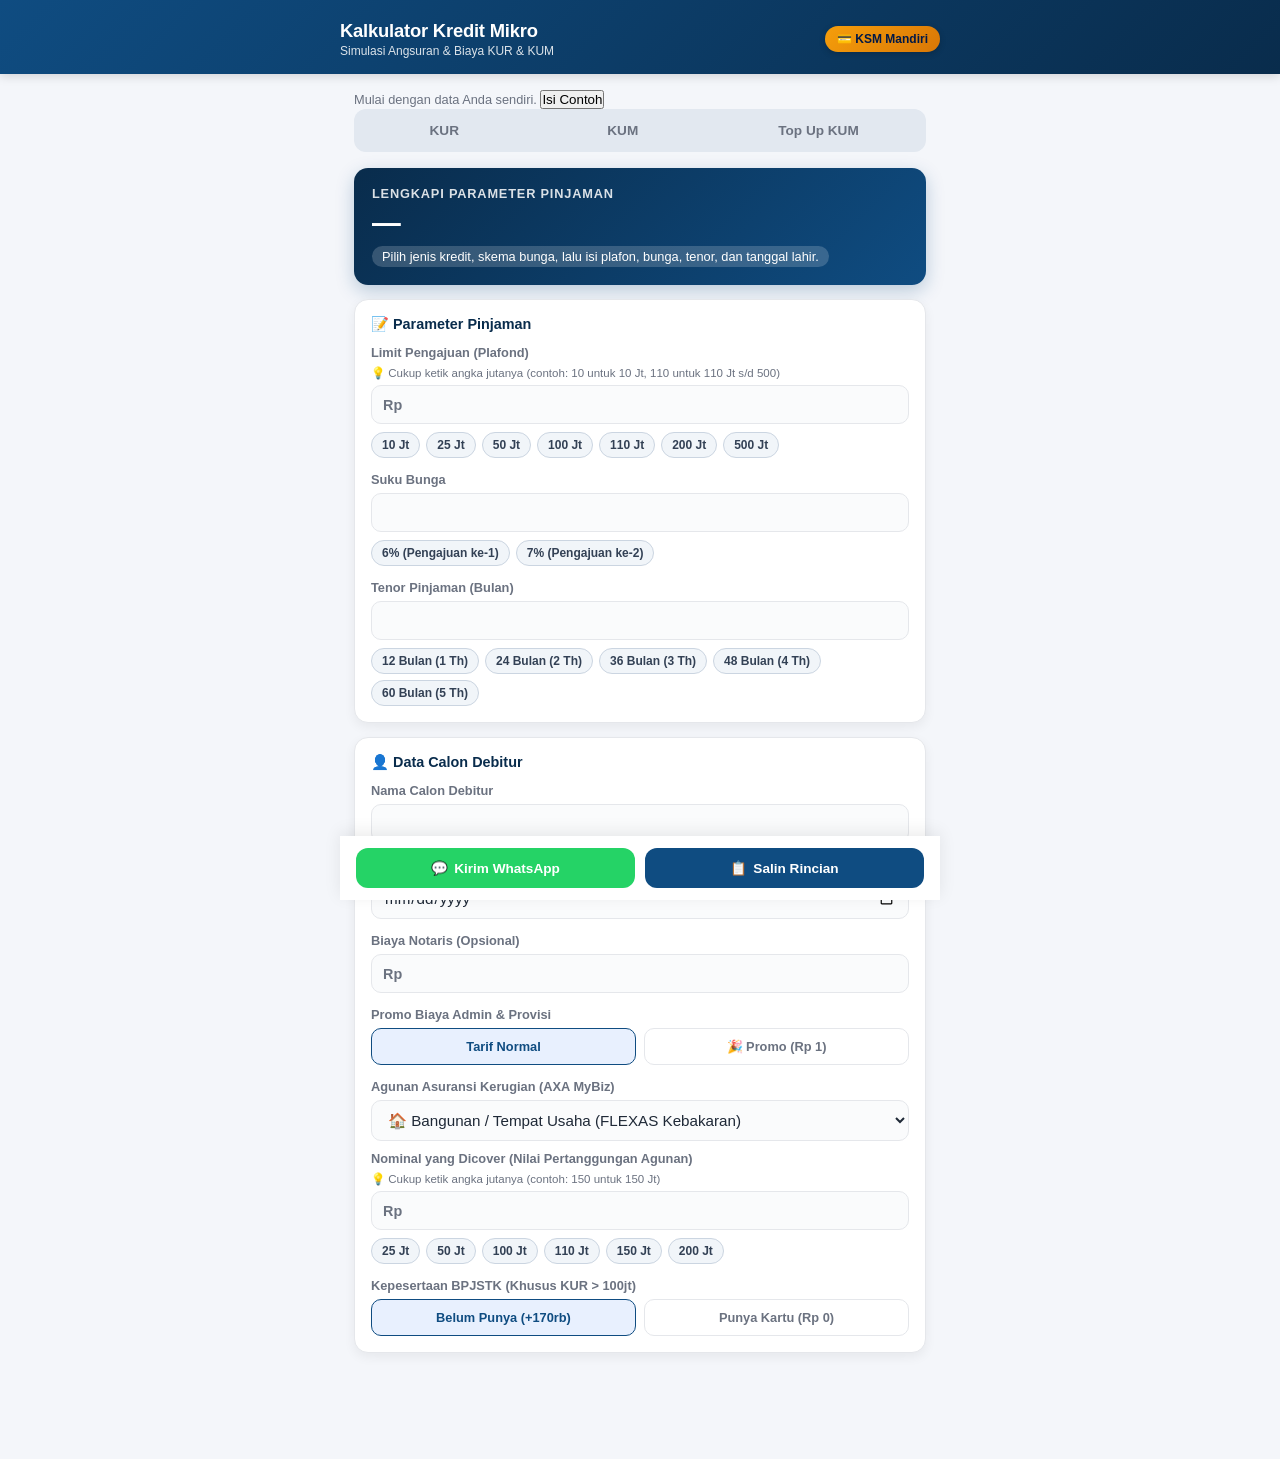
==== commit 4d8b4111: "Perbaiki input kalkulator Mikro dan KSM" ====
--- a/web/index.html
+++ b/web/index.html
@@ -439,9 +439,10 @@
   </header>
 
   <main>
+    <p style="color:var(--text-muted);font-size:0.8rem">Mulai dengan data Anda sendiri. <button type="button" id="btnExample">Isi Contoh</button></p>
     <!-- Jenis Kredit Selector -->
     <div class="type-tabs">
-      <button class="type-tab active" data-type="KUR">KUR</button>
+      <button class="type-tab" data-type="KUR">KUR</button>
       <button class="type-tab" data-type="KUM">KUM</button>
       <button class="type-tab" data-type="TOPUP_KUM">Top Up KUM</button>
     </div>
@@ -463,7 +464,7 @@
         <div style="font-size: 0.72rem; color: var(--text-muted); margin-bottom: 5px;">💡 Cukup ketik angka jutanya (contoh: 10 untuk 10 Jt, 110 untuk 110 Jt s/d 500)</div>
         <div class="input-wrapper">
           <span class="input-prefix">Rp</span>
-          <input type="text" id="inpLimit" class="has-prefix" value="110.000.000" inputmode="numeric">
+          <input type="text" id="inpLimit" class="has-prefix" value="" inputmode="numeric">
         </div>
         <div class="chips-group" id="limitChips">
           <span class="chip" data-val="10000000">10 Jt</span>
@@ -482,7 +483,7 @@
         <div style="font-size: 0.72rem; color: var(--text-muted); margin-bottom: 5px;">💡 Cukup ketik angka jutanya (contoh: 20 untuk 20 Jt)</div>
         <div class="input-wrapper">
           <span class="input-prefix">Rp</span>
-          <input type="text" id="inpSisaBade" class="has-prefix" value="20.000.000" inputmode="numeric">
+          <input type="text" id="inpSisaBade" class="has-prefix" value="" inputmode="numeric">
         </div>
         <div class="chips-group">
           <span class="chip" data-val="10000000">10 Jt</span>
@@ -503,7 +504,7 @@
 
       <div class="form-group">
         <label id="lblBunga">Suku Bunga</label>
-        <input type="number" id="inpBunga" value="6.0" step="0.1">
+        <input type="number" id="inpBunga" value="" step="0.1">
         <div class="chips-group" id="bungaChipsKur">
           <span class="chip active" data-val="6">6% (Pengajuan ke-1)</span>
           <span class="chip" data-val="7">7% (Pengajuan ke-2)</span>
@@ -519,7 +520,7 @@
       <!-- Tenor -->
       <div class="form-group">
         <label>Tenor Pinjaman (Bulan)</label>
-        <input type="number" id="inpTenor" value="36">
+        <input type="number" id="inpTenor" value="">
         <div class="chips-group" id="tenorChips">
           <span class="chip" data-val="12">12 Bulan (1 Th)</span>
           <span class="chip" data-val="24">24 Bulan (2 Th)</span>
@@ -536,12 +537,12 @@
 
       <div class="form-group">
         <label>Nama Calon Debitur</label>
-        <input type="text" id="inpNama" value="Budi Santoso">
+        <input type="text" id="inpNama" value="">
       </div>
 
       <div class="form-group">
         <label>Tanggal Lahir</label>
-        <input type="date" id="inpTglLahir" value="1988-03-15">
+        <input type="date" id="inpTglLahir" value="">
         <div style="font-size: 0.75rem; color: var(--primary); font-weight: 600; margin-top: 4px;" id="badgeUmur">Umur: 38 tahun</div>
       </div>
 
@@ -549,7 +550,7 @@
         <label>Biaya Notaris (Opsional)</label>
         <div class="input-wrapper">
           <span class="input-prefix">Rp</span>
-          <input type="text" id="inpNotaris" class="has-prefix" value="1.250.000" inputmode="numeric">
+          <input type="text" id="inpNotaris" class="has-prefix" value="" inputmode="numeric">
         </div>
       </div>
 
@@ -576,7 +577,7 @@
           <div style="font-size: 0.72rem; color: var(--text-muted); margin-bottom: 5px;">💡 Cukup ketik angka jutanya (contoh: 150 untuk 150 Jt)</div>
           <div class="input-wrapper">
             <span class="input-prefix">Rp</span>
-            <input type="text" id="inpNominalKerugian" class="has-prefix" value="110.000.000" inputmode="numeric">
+            <input type="text" id="inpNominalKerugian" class="has-prefix" value="" inputmode="numeric">
           </div>
           <div class="chips-group" id="nominalKerugianChips">
             <span class="chip" data-val="25000000">25 Jt</span>
@@ -680,7 +681,7 @@
     // PWA Service Worker Registration
     if ('serviceWorker' in navigator) {
       window.addEventListener('load', () => {
-        navigator.serviceWorker.register('/sw.js?v=11').then(reg => {
+        navigator.serviceWorker.register('/sw.js?v=12').then(reg => {
           reg.update();
         }).catch(err => console.log('SW reg error:', err));
       });
@@ -733,11 +734,15 @@
     };
 
     // State Aplikasi
-    let currentType = 'KUR'; // 'KUR', 'KUM', 'TOPUP_KUM'
-    let currentTipeBunga = 'efektif'; // 'flat' atau 'efektif'
+    let currentType = ''; // 'KUR', 'KUM', 'TOPUP_KUM'
+    let currentTipeBunga = ''; // 'flat' atau 'efektif'
     let punyaBpjstk = false;
     let promoAdmin = false;
 
+    const savedRates = new Map();
+    const rateKey = () => currentType + ':' + (currentType === 'KUR' ? 'efektif' : currentTipeBunga);
+    function rememberRate() { savedRates.set(rateKey(), document.getElementById('inpBunga').value); }
+    function restoreRate() { document.getElementById('inpBunga').value = savedRates.get(rateKey()) ?? ''; }
     // Helpers
     function parseRupiah(str) {
       if (!str) return 0;
@@ -785,6 +790,22 @@
 
     // Kalkulasi Utama
     function calculate() {
+      const ready = currentType && (currentType === 'KUR' || currentTipeBunga) &&
+        ['inpLimit','inpBunga','inpTenor','inpTglLahir'].every(id => document.getElementById(id).value !== '') &&
+        parseRupiah(document.getElementById('inpLimit').value) > 0 &&
+        Number(document.getElementById('inpTenor').value) > 0 &&
+        Number(document.getElementById('inpBunga').value) >= 0;
+      document.getElementById('resAdmin').closest('.card').hidden = !ready;
+      document.getElementById('btnShareWa').disabled = !ready;
+      document.getElementById('btnCopy').disabled = !ready;
+      if (!ready) {
+        window._currentSummaryText = '';
+        document.getElementById('resTitle').textContent = 'Lengkapi parameter pinjaman';
+        document.getElementById('resAngsuran').textContent = '—';
+        document.getElementById('resInfoBunga').textContent = 'Pilih jenis kredit, skema bunga, lalu isi plafon, bunga, tenor, dan tanggal lahir.';
+        document.getElementById('badgeUmur').textContent = '';
+        return;
+      }
       let limit = parseRupiah(document.getElementById('inpLimit').value);
       if (limit > 0 && limit <= 500) limit = limit * 1000000;
 
@@ -847,9 +868,12 @@
         if (limit <= 100000000) {
           biayaAdmin = Math.round(0.01 * limit);
           ketAdmin = '1% (s/d 100jt)';
+        } else if (limit <= 250000000) {
+          biayaAdmin = Math.round(0.0125 * limit);
+          ketAdmin = '1.25% (101jt s/d 250jt)';
         } else {
           biayaAdmin = Math.round(0.015 * limit);
-          ketAdmin = '1.5% (> 100jt)';
+          ketAdmin = '1.5% (251jt s/d 500jt)';
         }
       }
 
@@ -1078,7 +1102,9 @@
       tab.addEventListener('click', () => {
         document.querySelectorAll('.type-tab').forEach(t => t.classList.remove('active'));
         tab.classList.add('active');
+        rememberRate();
         currentType = tab.dataset.type;
+        restoreRate();
 
         const isKur = (currentType === 'KUR');
         const isTopUp = (currentType === 'TOPUP_KUM');
@@ -1089,16 +1115,16 @@
         if (isKur) {
           document.getElementById('bungaChipsKur').style.display = 'flex';
           document.getElementById('bungaChipsKum').style.display = 'none';
-          document.getElementById('inpBunga').value = '6.0';
+
           document.getElementById('lblBunga').textContent = 'Suku Bunga (% per tahun Efektif)';
         } else {
           document.getElementById('bungaChipsKur').style.display = 'none';
           document.getElementById('bungaChipsKum').style.display = 'flex';
           if (currentTipeBunga === 'flat') {
-            document.getElementById('inpBunga').value = '1.0';
+
             document.getElementById('lblBunga').textContent = 'Suku Bunga (% per bulan Flat)';
           } else {
-            document.getElementById('inpBunga').value = '12.0';
+
             document.getElementById('lblBunga').textContent = 'Suku Bunga (% per tahun Efektif)';
           }
         }
@@ -1112,12 +1138,14 @@
       rc.addEventListener('click', () => {
         document.querySelectorAll('#groupTipeBunga .radio-card').forEach(c => c.classList.remove('active'));
         rc.classList.add('active');
+        rememberRate();
         currentTipeBunga = rc.dataset.bungaType;
+        restoreRate();
         if (currentTipeBunga === 'flat') {
-          document.getElementById('inpBunga').value = '1.0';
+
           document.getElementById('lblBunga').textContent = 'Suku Bunga (% per bulan Flat)';
         } else {
-          document.getElementById('inpBunga').value = '12.0';
+
           document.getElementById('lblBunga').textContent = 'Suku Bunga (% per tahun Efektif)';
         }
         calculate();
@@ -1163,6 +1191,13 @@
       }
     });
 
+    document.querySelectorAll('.chip.active, #groupTipeBunga .radio-card.active').forEach(el => el.classList.remove('active'));
+    document.getElementById('btnExample').addEventListener('click', () => {
+      document.querySelector('[data-type="KUR"]').click();
+      const values = {inpLimit:'110.000.000',inpSisaBade:'20.000.000',inpBunga:'6',inpTenor:'36',inpNama:'Contoh Debitur',inpTglLahir:'1988-03-15',inpNotaris:'1.250.000',inpNominalKerugian:'110.000.000'};
+      Object.entries(values).forEach(([id,value]) => document.getElementById(id).value=value);
+      calculate();
+    });
     // Initial calculation on page load
     calculate();
   </script>
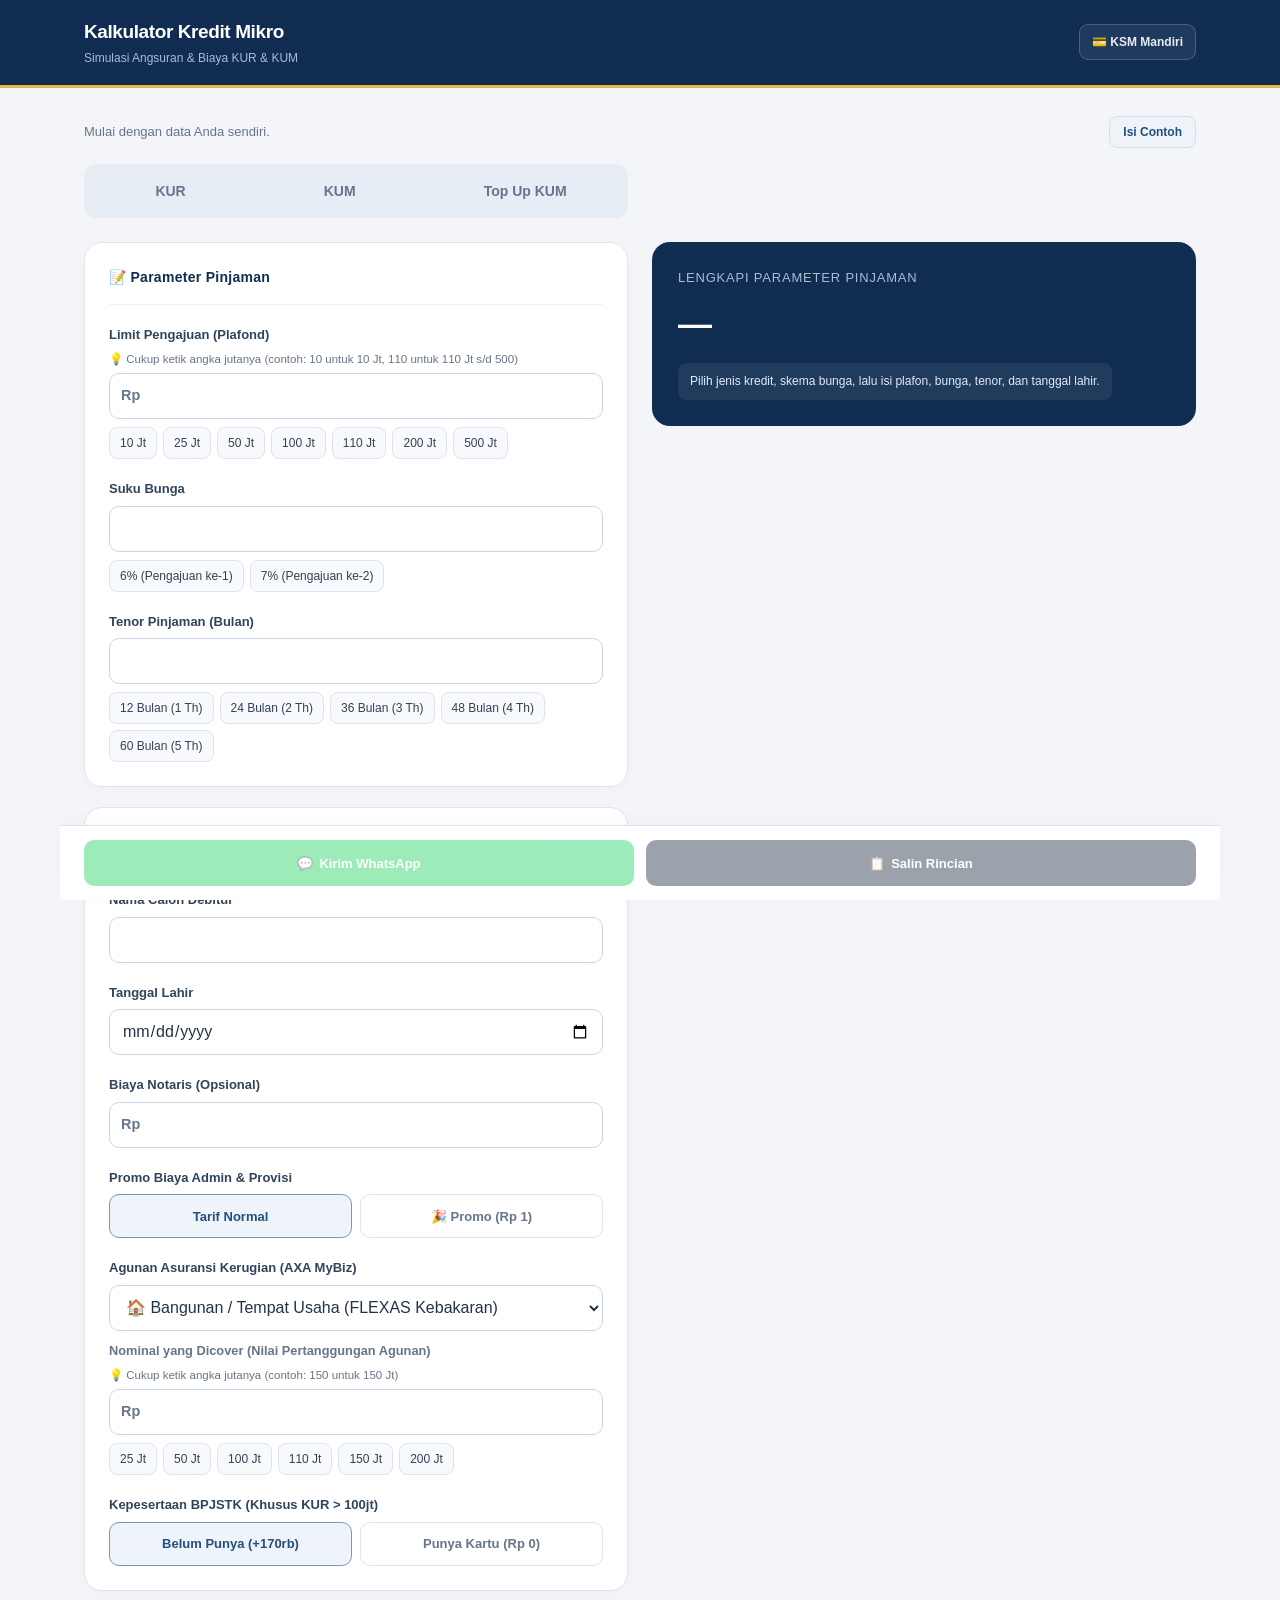
==== commit 7e15d872: "Rapikan tampilan kalkulator Kredit Mikro" ====
--- a/web/index.html
+++ b/web/index.html
@@ -419,6 +419,60 @@
         border: 1px solid #ccc;
       }
     }
+
+    :root { --primary:#234e80; --primary-dark:#102c51; --primary-light:#eef4fa; --bg:#f3f5f9; --text:#243247; --text-muted:#65758a; --border:#dfe5ed; --radius:18px; --shadow:0 4px 18px #102c5105; }
+    body { padding-bottom:104px; line-height:1.5; }
+    header { background:#102c51; border-bottom:3px solid #e8b54a; box-shadow:none; padding:18px 24px; }
+    .header-content { max-width:1112px; gap:16px; }
+    .header-title h1 { font-size:19px; letter-spacing:-.4px; }
+    .header-title p { color:#c6d5e8; font-size:12px; }
+    header a { background:#ffffff12!important; color:#e6edf7!important; border:1px solid #ffffff30; box-shadow:none!important; border-radius:9px!important; padding:8px 12px!important; white-space:nowrap; }
+    main { max-width:1160px; padding:0 24px; margin:28px auto; }
+    .workspace-intro { display:flex; align-items:center; justify-content:space-between; gap:12px; color:#65758a; font-size:13px; margin-bottom:16px; }
+    #btnExample { border:1px solid #d4dfec; background:#eef3fa; color:#234e80; border-radius:8px; font-size:12px; font-weight:600; padding:8px 13px; cursor:pointer; white-space:nowrap; }
+    .type-tabs { background:#e7edf5; padding:5px; margin-bottom:24px; max-width:544px; }
+    .type-tab { min-height:44px; font-size:14px; }
+    .type-tab.active { background:#102c51; color:white; box-shadow:none; }
+    .card { padding:24px; margin-bottom:20px; border-color:#dfe5ed; }
+    .card-title { font-size:14px; padding-bottom:16px; border-bottom:1px solid #edf0f4; margin-bottom:20px; letter-spacing:.02em; }
+    .form-group { margin-bottom:20px; }
+    label { font-size:13px; color:#30445c; margin-bottom:7px; }
+    input[type=text], input[type=number], input[type=date], select { min-height:46px; font-size:16px; background:white; border:1px solid #ccd6e2; border-radius:10px; }
+    input:focus, select:focus { outline:2px solid #4677ad; outline-offset:2px; }
+    .chip { border-radius:8px; padding:6px 10px; font-size:12px; font-weight:500; background:#f7f9fc; border-color:#dce4ef; }
+    .chip.active { background:#234e80; border-color:#234e80; }
+    .radio-card { border-radius:10px; min-height:44px; display:flex; align-items:center; justify-content:center; font-size:13px; }
+    .radio-card.active { color:#234e80; background:#eef4fa; border-color:#7898bc; }
+    .result-hero { background:#102c51; border-radius:18px; padding:26px; box-shadow:none; text-align:left; margin-bottom:20px; }
+    .result-header { color:#c6d5e8; font-size:13px; font-weight:500; }
+    .angsuran-val { font-size:34px; font-weight:700; line-height:1.3; margin:14px 0; letter-spacing:-.7px; font-variant-numeric:tabular-nums; }
+    .bunga-badge { font-size:12px; line-height:1.7; background:#ffffff12; color:#e0eafa; border-radius:8px; padding:8px 12px; }
+    .breakdown-table { width:100%; font-size:13px; }
+    .breakdown-table td { padding:16px 0; border-bottom:1px solid #edf0f4; vertical-align:top; }
+    .breakdown-table td:first-child { padding-right:14px; }
+    .breakdown-table td:last-child { white-space:nowrap; text-align:right; font-variant-numeric:tabular-nums; font-weight:600; color:#243b53; }
+    .item-sub { font-size:11px; line-height:1.7; color:#738298; }
+    .total-row { background:transparent; }
+    .total-row td { border-top:2px solid #dfe5ed; color:#102c51; }
+    #cardTopupCair { background:#eef4fa; border:1px solid #d6e2f0; border-radius:12px; padding:20px; margin-top:20px; }
+    #titleDanaCair { color:#355474; font-size:12px; }
+    #resDanaCair { color:#123c60; font-size:28px; font-weight:700; font-variant-numeric:tabular-nums; margin:12px 0; }
+    #subDanaCair { color:#61758a!important; font-size:12px!important; line-height:1.7; }
+    .action-bar { max-width:1160px; margin:auto; gap:12px; padding:14px 24px; border-top:1px solid #dfe5ed; box-shadow:0 -4px 18px #102c5105; }
+    .btn { border-radius:10px; min-height:46px; font-size:13px; }
+    .btn-copy { background:#243247; color:white; border-color:#243247; }
+    .btn:disabled { opacity:.45; cursor:not-allowed; }
+    [hidden] { display:none!important; }
+    @media(min-width:960px) { .workspace-grid { display:grid; grid-template-columns:minmax(0,1fr) minmax(0,1fr); gap:24px; align-items:start; } .result-column { position:sticky; top:110px; } }
+    @media(max-width:480px) {
+      header { padding:14px 16px; } .header-title h1 { font-size:16px; } .header-title p { font-size:11px; }
+      header a { padding:8px!important; font-size:11px!important; }
+      main { padding:0 12px; margin:18px auto; } .card { padding:18px; }
+      .workspace-intro { font-size:12px; } .type-tabs { margin-bottom:18px; }
+      .result-hero { padding:22px; } .angsuran-val { font-size:30px; }
+      .action-bar { padding:12px; } .breakdown-table { font-size:12px; }
+    }
+    @media print { header,.input-column,.workspace-intro,.type-tabs,.action-bar { display:none!important; } .workspace-grid { display:block; } .result-column { position:static; } body { padding:0; } .card { break-inside:avoid; } }
   </style>
 </head>
 <body>
@@ -439,7 +493,7 @@
   </header>
 
   <main>
-    <p style="color:var(--text-muted);font-size:0.8rem">Mulai dengan data Anda sendiri. <button type="button" id="btnExample">Isi Contoh</button></p>
+    <p class="workspace-intro">Mulai dengan data Anda sendiri. <button type="button" id="btnExample">Isi Contoh</button></p>
     <!-- Jenis Kredit Selector -->
     <div class="type-tabs">
       <button class="type-tab" data-type="KUR">KUR</button>
@@ -447,13 +501,7 @@
       <button class="type-tab" data-type="TOPUP_KUM">Top Up KUM</button>
     </div>
 
-    <!-- Result Hero Banner -->
-    <div class="result-hero">
-      <div class="result-header" id="resTitle">Pengajuan KUR</div>
-      <div class="angsuran-val" id="resAngsuran">Rp 0 / bln</div>
-      <div class="bunga-badge" id="resInfoBunga">Bunga Efektif 6.00% per tahun</div>
-    </div>
-
+    <div class="workspace-grid"><div class="input-column">
     <!-- Form Input Card -->
     <div class="card">
       <div class="card-title">📝 Parameter Pinjaman</div>
@@ -598,6 +646,14 @@
           <div class="radio-card" data-bpjstk="punya">Punya Kartu (Rp 0)</div>
         </div>
       </div>
+    </div>
+
+    </div><div class="result-column">
+    <!-- Result Hero Banner -->
+    <div class="result-hero">
+      <div class="result-header" id="resTitle">Pengajuan KUR</div>
+      <div class="angsuran-val" id="resAngsuran">Rp 0 / bln</div>
+      <div class="bunga-badge" id="resInfoBunga">Bunga Efektif 6.00% per tahun</div>
     </div>
 
     <!-- Rincian Biaya Card -->
@@ -663,6 +719,7 @@
         </div>
       </div>
     </div>
+    </div></div>
   </main>
 
   <!-- Bottom Floating Action Toolbar -->
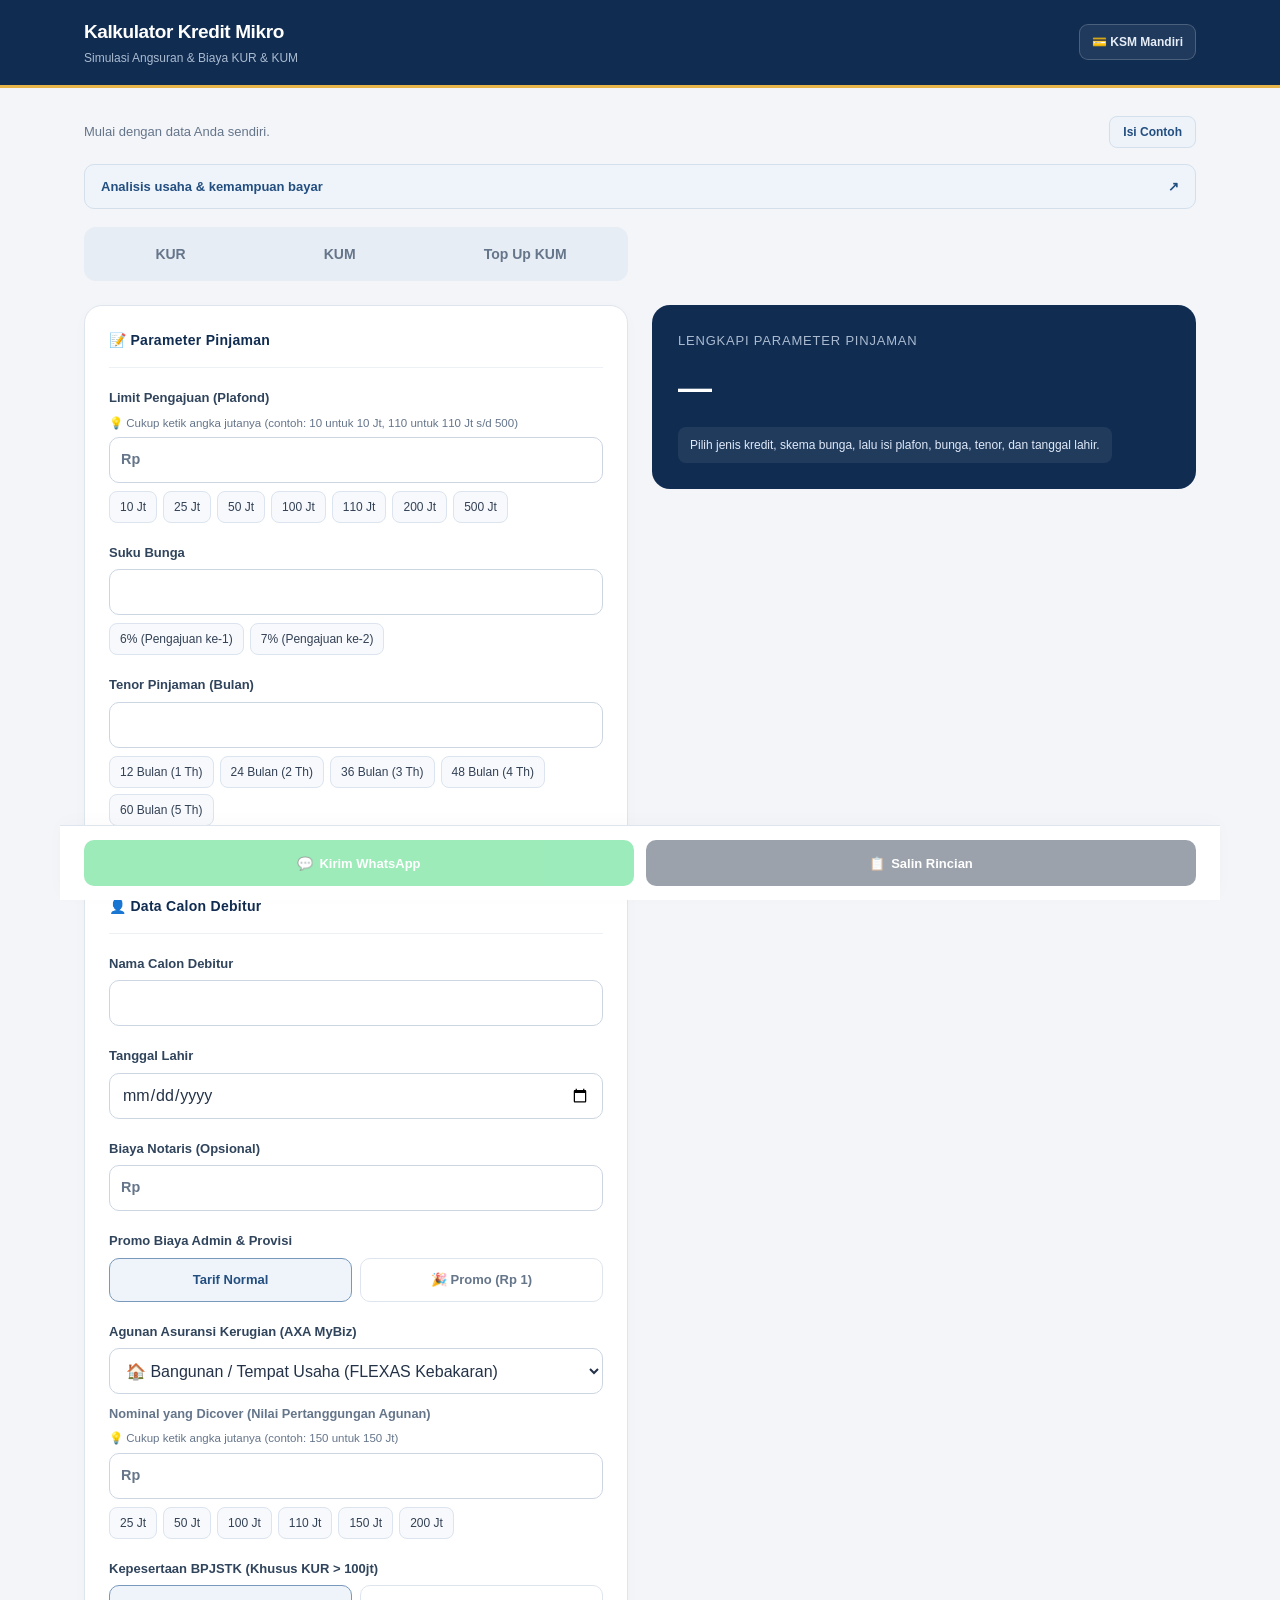
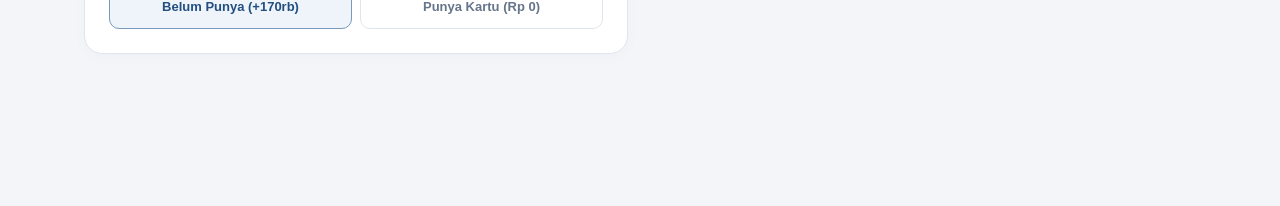
==== commit 2b236a98: "Tambah analisis usaha dan simulasi KUR KUM" ====
--- a/web/index.html
+++ b/web/index.html
@@ -494,6 +494,8 @@
 
   <main>
     <p class="workspace-intro">Mulai dengan data Anda sendiri. <button type="button" id="btnExample">Isi Contoh</button></p>
+    <a id="openAnalysis" href="/analisis.html" style="display:flex;justify-content:space-between;align-items:center;gap:12px;padding:12px 16px;margin:0 0 18px;border:1px solid #d4dfec;border-radius:10px;background:#eef4fa;color:#234e80;text-decoration:none;font-size:13px;font-weight:600">Analisis usaha & kemampuan bayar <span aria-hidden="true">↗</span></a>
+    <p id="analysisOrigin" hidden style="font-size:12px;color:#426080;margin-bottom:14px">Parameter pengajuan ini berasal dari simulasi analisis usaha. Lengkapi data nasabah untuk rincian biaya pencairan.</p>
     <!-- Jenis Kredit Selector -->
     <div class="type-tabs">
       <button class="type-tab" data-type="KUR">KUR</button>
@@ -603,6 +605,14 @@
       </div>
 
       <!-- Promo Biaya Admin & Provisi -->
+      <div class="form-group" id="groupDiskonJiwa" hidden>
+        <label for="inpDiskonJiwaKur">Asuransi Jiwa Kredit — KUR</label>
+        <label style="display:flex;align-items:center;gap:10px;font-weight:400">
+          <input type="checkbox" id="inpDiskonJiwaKur" style="width:18px;height:18px;flex-shrink:0">
+          Ajukan diskon premi 10%
+        </label>
+        <p style="font-size:12px;color:var(--text-muted)">Untuk usia di atas 40 tahun. Simulasi diskon KUR mengikuti persetujuan pengajuan.</p>
+      </div>
       <div class="form-group" id="groupPromoAdmin">
         <label>Promo Biaya Admin & Provisi</label>
         <div class="radio-toggle">
@@ -847,6 +857,21 @@
 
     // Kalkulasi Utama
     function calculate() {
+      const analysisParams = new URLSearchParams();
+      if (['KUR','KUM'].includes(currentType)) {
+        analysisParams.set('produk',currentType);
+        analysisParams.set('skema',currentType==='KUR'?'efektif':currentTipeBunga);
+        const amount=parseRupiah(document.getElementById('inpLimit').value);
+        if(amount>0)analysisParams.set('plafon',String(amount<=500?amount*1000000:amount));
+        for(const [key,id] of [['tenor','inpTenor'],['bunga','inpBunga']]) {
+          const val=document.getElementById(id).value;
+          if(val!=='' && Number.isFinite(Number(val)) && Number(val)>=0)analysisParams.set(key,val);
+        }
+      }
+      document.getElementById('openAnalysis').href='/analisis.html'+(analysisParams.size?'?'+analysisParams:'');
+      const ageForDiscount = document.getElementById('inpTglLahir').value ? hitungUmur(document.getElementById('inpTglLahir').value) : 0;
+      document.getElementById('groupDiskonJiwa').hidden = currentType !== 'KUR' || ageForDiscount <= 40;
+      document.getElementById('inpDiskonJiwaKur').disabled = currentType !== 'KUR' || ageForDiscount <= 40;
       const ready = currentType && (currentType === 'KUR' || currentTipeBunga) &&
         ['inpLimit','inpBunga','inpTenor','inpTglLahir'].every(id => document.getElementById(id).value !== '') &&
         parseRupiah(document.getElementById('inpLimit').value) > 0 &&
@@ -934,9 +959,15 @@
         }
       }
 
-      // 2. Asuransi Jiwa Kredit (Premi Dasar murni)
+      // 2. Asuransi Jiwa Kredit: diskon 10% usia > 40, KUR sesuai pilihan pengajuan.
       const jiwaRate = hitungJiwaRate(umur, tenorBulan);
-      const biayaJiwa = Math.round(jiwaRate * limit / 1000.0);
+      const premiJiwaDasar = Math.round(jiwaRate * limit / 1000.0);
+      const pakaiDiskonJiwa = umur > 40 && (!isKur || document.getElementById('inpDiskonJiwaKur').checked);
+      const biayaJiwa = pakaiDiskonJiwa ? Math.round(premiJiwaDasar * 0.9) : premiJiwaDasar;
+      const diskonJiwa = premiJiwaDasar - biayaJiwa;
+      const ketJiwa = pakaiDiskonJiwa
+        ? 'Premi dasar ' + formatRupiah(premiJiwaDasar) + ' − diskon 10% (' + formatRupiah(diskonJiwa) + ')' + (isKur ? ' • Simulasi pengajuan diskon' : ' • Otomatis untuk usia > 40 tahun')
+        : 'Premi dasar tanpa diskon (Rate: ' + jiwaRate.toFixed(2) + '‰)';
 
       // 3. Asuransi Kerugian (AXA MyBiz Mikro murni tanpa polis dan materai)
       let biayaKerugian = 0;
@@ -1022,7 +1053,7 @@
       document.getElementById('subAdmin').textContent = ketAdmin;
       document.getElementById('resAdmin').textContent = formatRupiah(biayaAdmin);
 
-      document.getElementById('subJiwa').textContent = `Premi Dasar (Rate: ${jiwaRate.toFixed(2)}‰)`;
+      document.getElementById('subJiwa').textContent = ketJiwa;
       document.getElementById('resJiwa').textContent = formatRupiah(biayaJiwa);
 
       document.getElementById('subKerugian').textContent = ketKerugian;
@@ -1054,7 +1085,7 @@
       summaryText += `Angsuran: ${formatRupiah(angsuran)} / bulan (${infoBunga})\n\n`;
       summaryText += `Rincian Biaya yang Harus Disiapkan Calon Debitur:\n`;
       summaryText += `1. Admin & Provisi       : ${formatRupiah(biayaAdmin)} (${ketAdmin})\n`;
-      summaryText += `2. Asuransi Jiwa Kredit  : ${formatRupiah(biayaJiwa)}\n`;
+      summaryText += `2. Asuransi Jiwa Kredit  : ${formatRupiah(biayaJiwa)} (${ketJiwa})\n`;
       summaryText += `3. Asuransi Kerugian     : ${formatRupiah(biayaKerugian)}\n`;
       summaryText += `4. Biaya Notaris         : ${formatRupiah(biayaNotaris)}\n`;
       summaryText += `5. Asuransi Sijitu       : ${formatRupiah(biayaSijitu)} (${ketSijitu})\n`;
@@ -1109,6 +1140,7 @@
     setupCurrencyInput(document.getElementById('inpNotaris'));
     setupCurrencyInput(document.getElementById('inpNominalKerugian'));
 
+    document.getElementById('inpDiskonJiwaKur').addEventListener('change', calculate);
     // Event Listeners for inputs
     ['inpBunga', 'inpTenor', 'inpTglLahir', 'inpNama', 'selKerugian'].forEach(id => {
       document.getElementById(id).addEventListener('input', calculate);
@@ -1255,6 +1287,17 @@
       Object.entries(values).forEach(([id,value]) => document.getElementById(id).value=value);
       calculate();
     });
+    const fromAnalysis = new URLSearchParams(location.search);
+    if (fromAnalysis.get('analisis')==='1' && ['KUR','KUM'].includes(fromAnalysis.get('produk'))) {
+      const product=fromAnalysis.get('produk');
+      document.querySelector('[data-type="'+product+'"]').click();
+      if(product==='KUM')document.querySelector('[data-bunga-type="'+(fromAnalysis.get('skema')==='flat'?'flat':'efektif')+'"]').click();
+      for(const [key,id] of [['plafon','inpLimit'],['tenor','inpTenor'],['bunga','inpBunga']]) {
+        const value=fromAnalysis.get(key);
+        if(value!==null && value!=='' && Number.isFinite(Number(value)) && Number(value)>=0)document.getElementById(id).value=key==='plafon'?Math.round(Number(value)).toLocaleString('id-ID'):value;
+      }
+      document.getElementById('analysisOrigin').hidden=false;
+    }
     // Initial calculation on page load
     calculate();
   </script>
